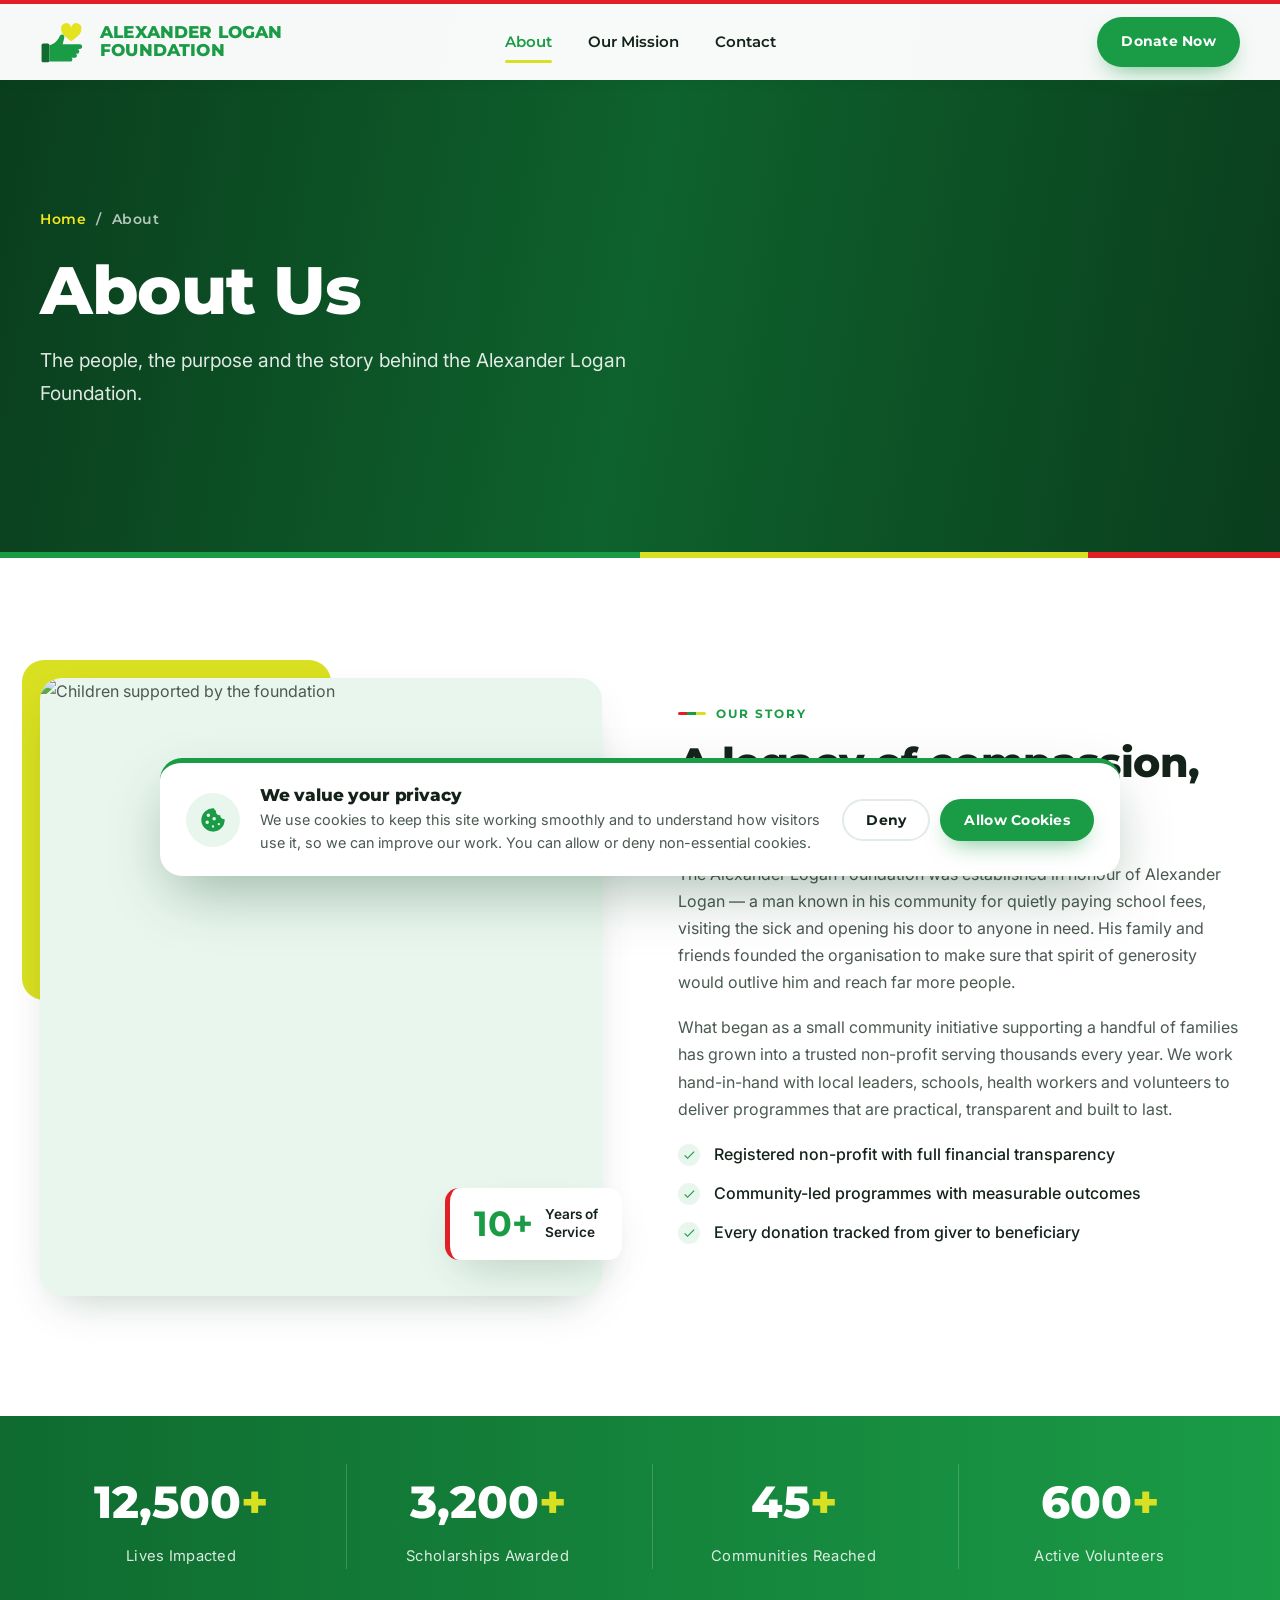
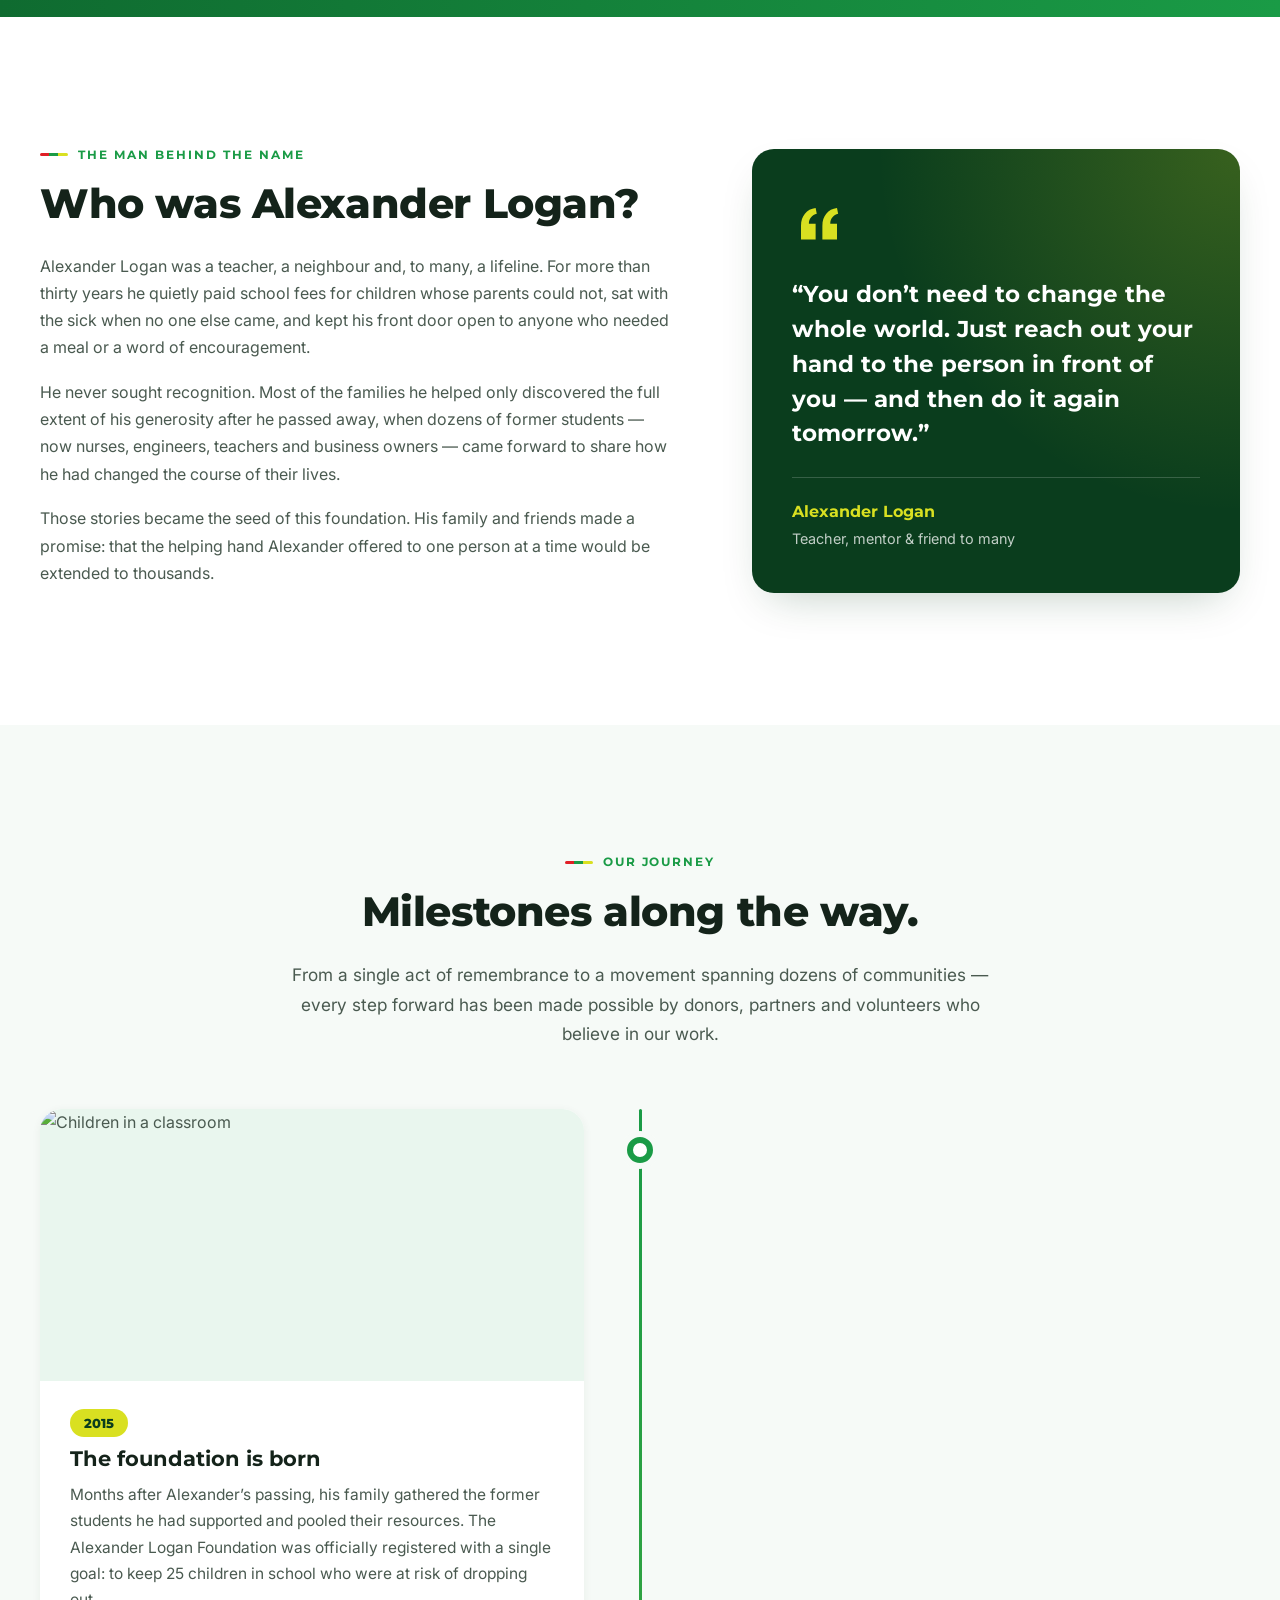
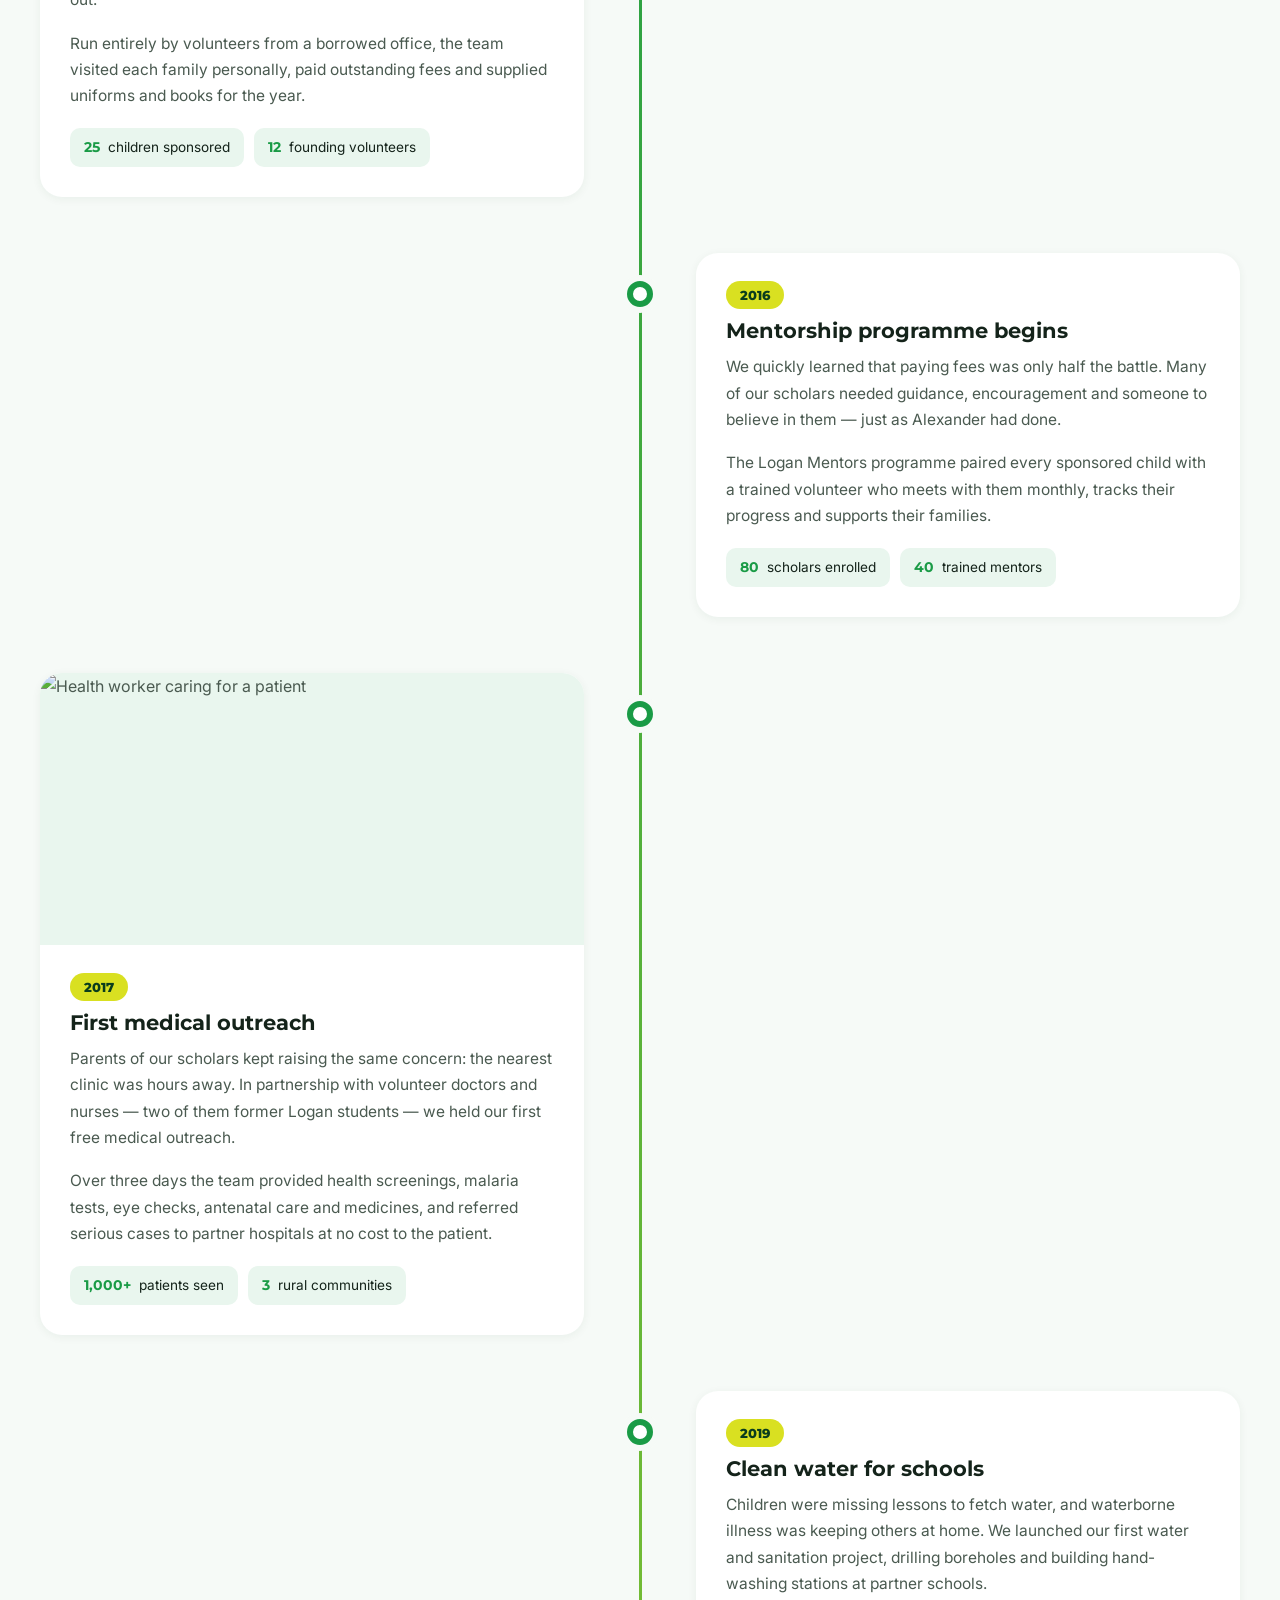
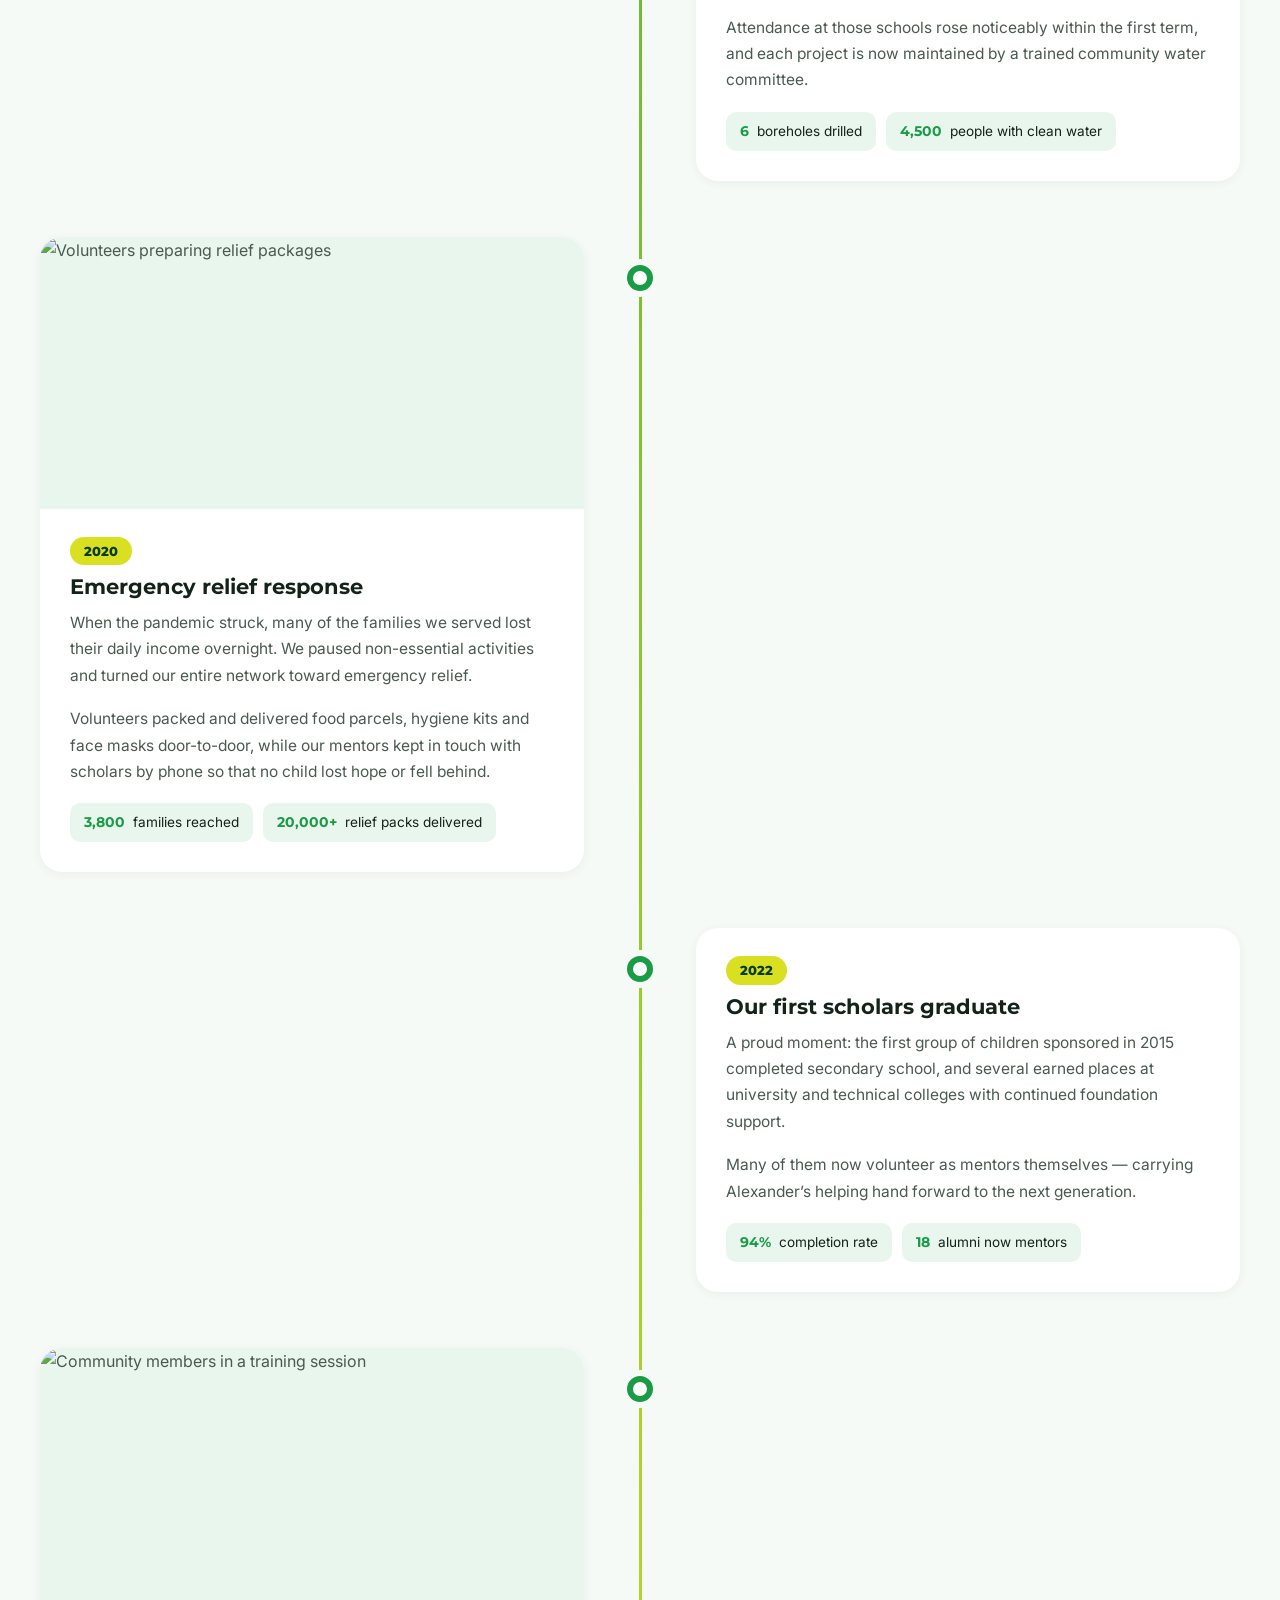
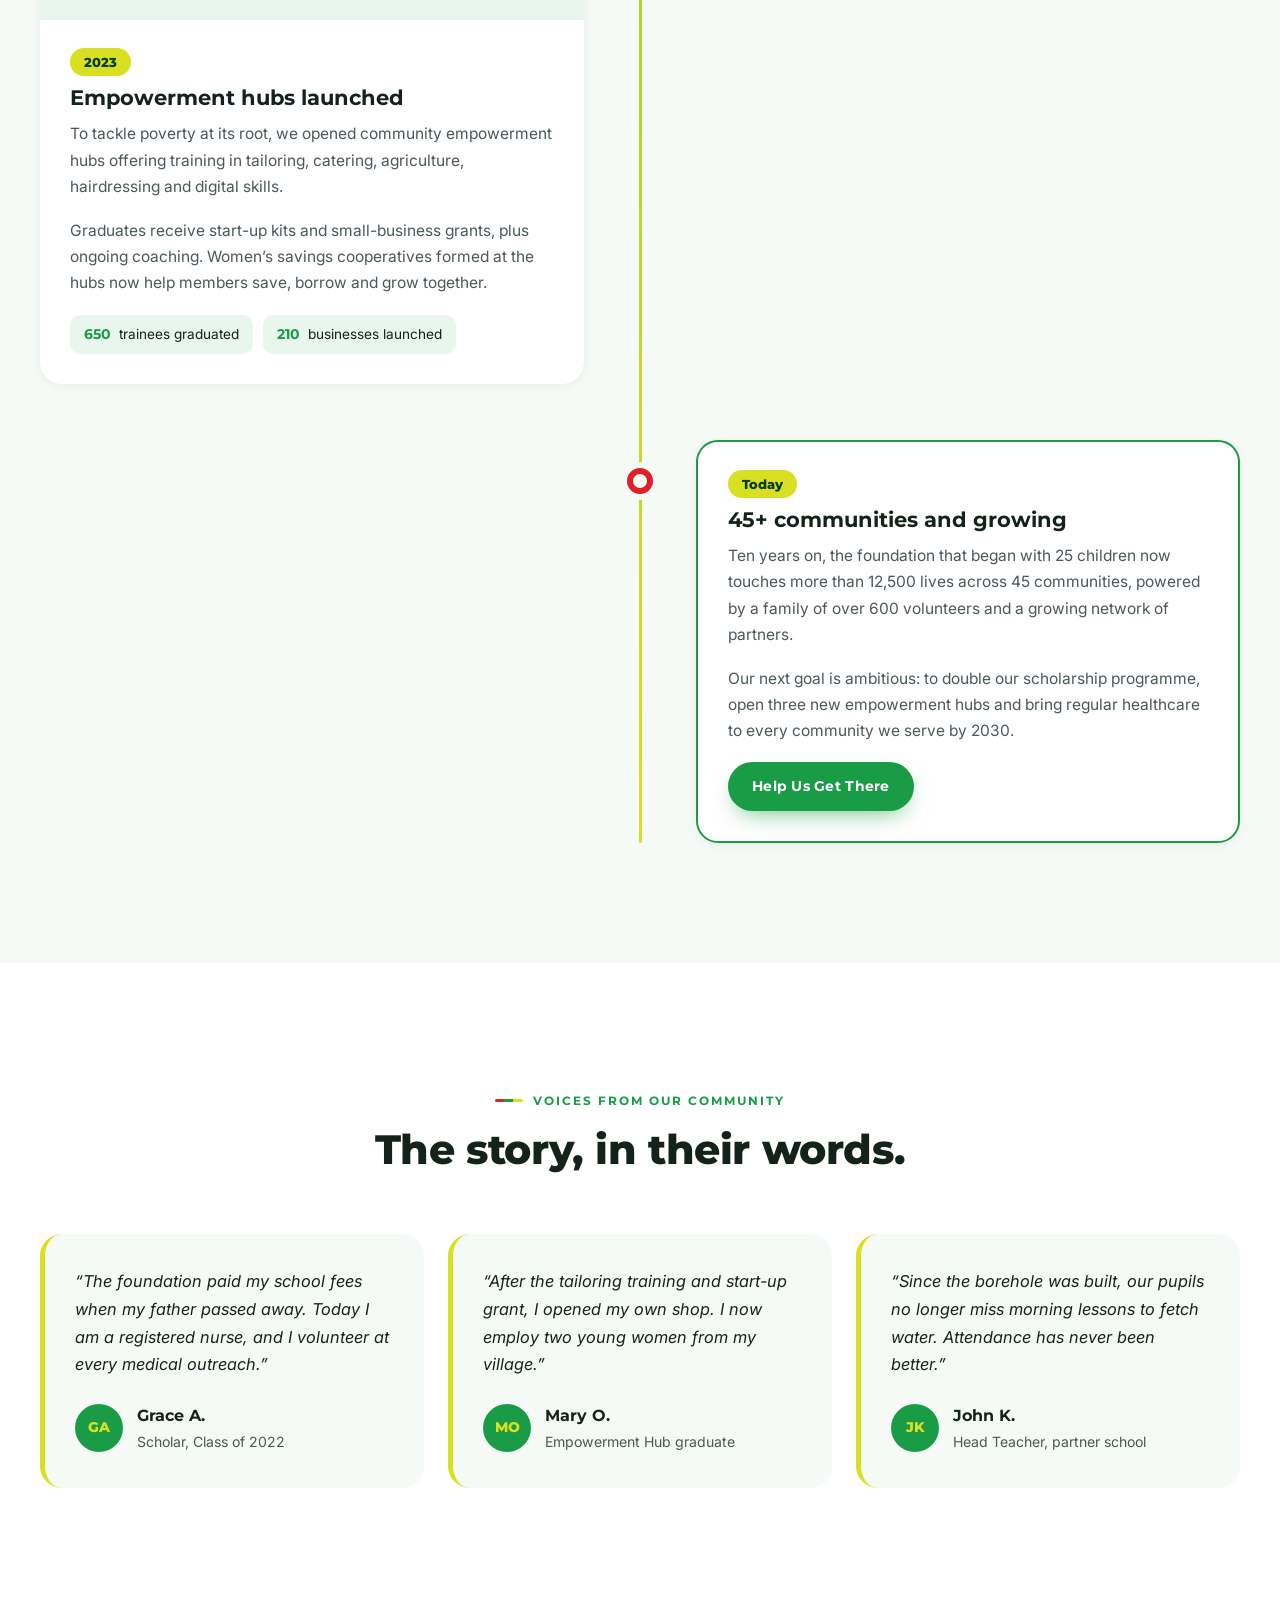
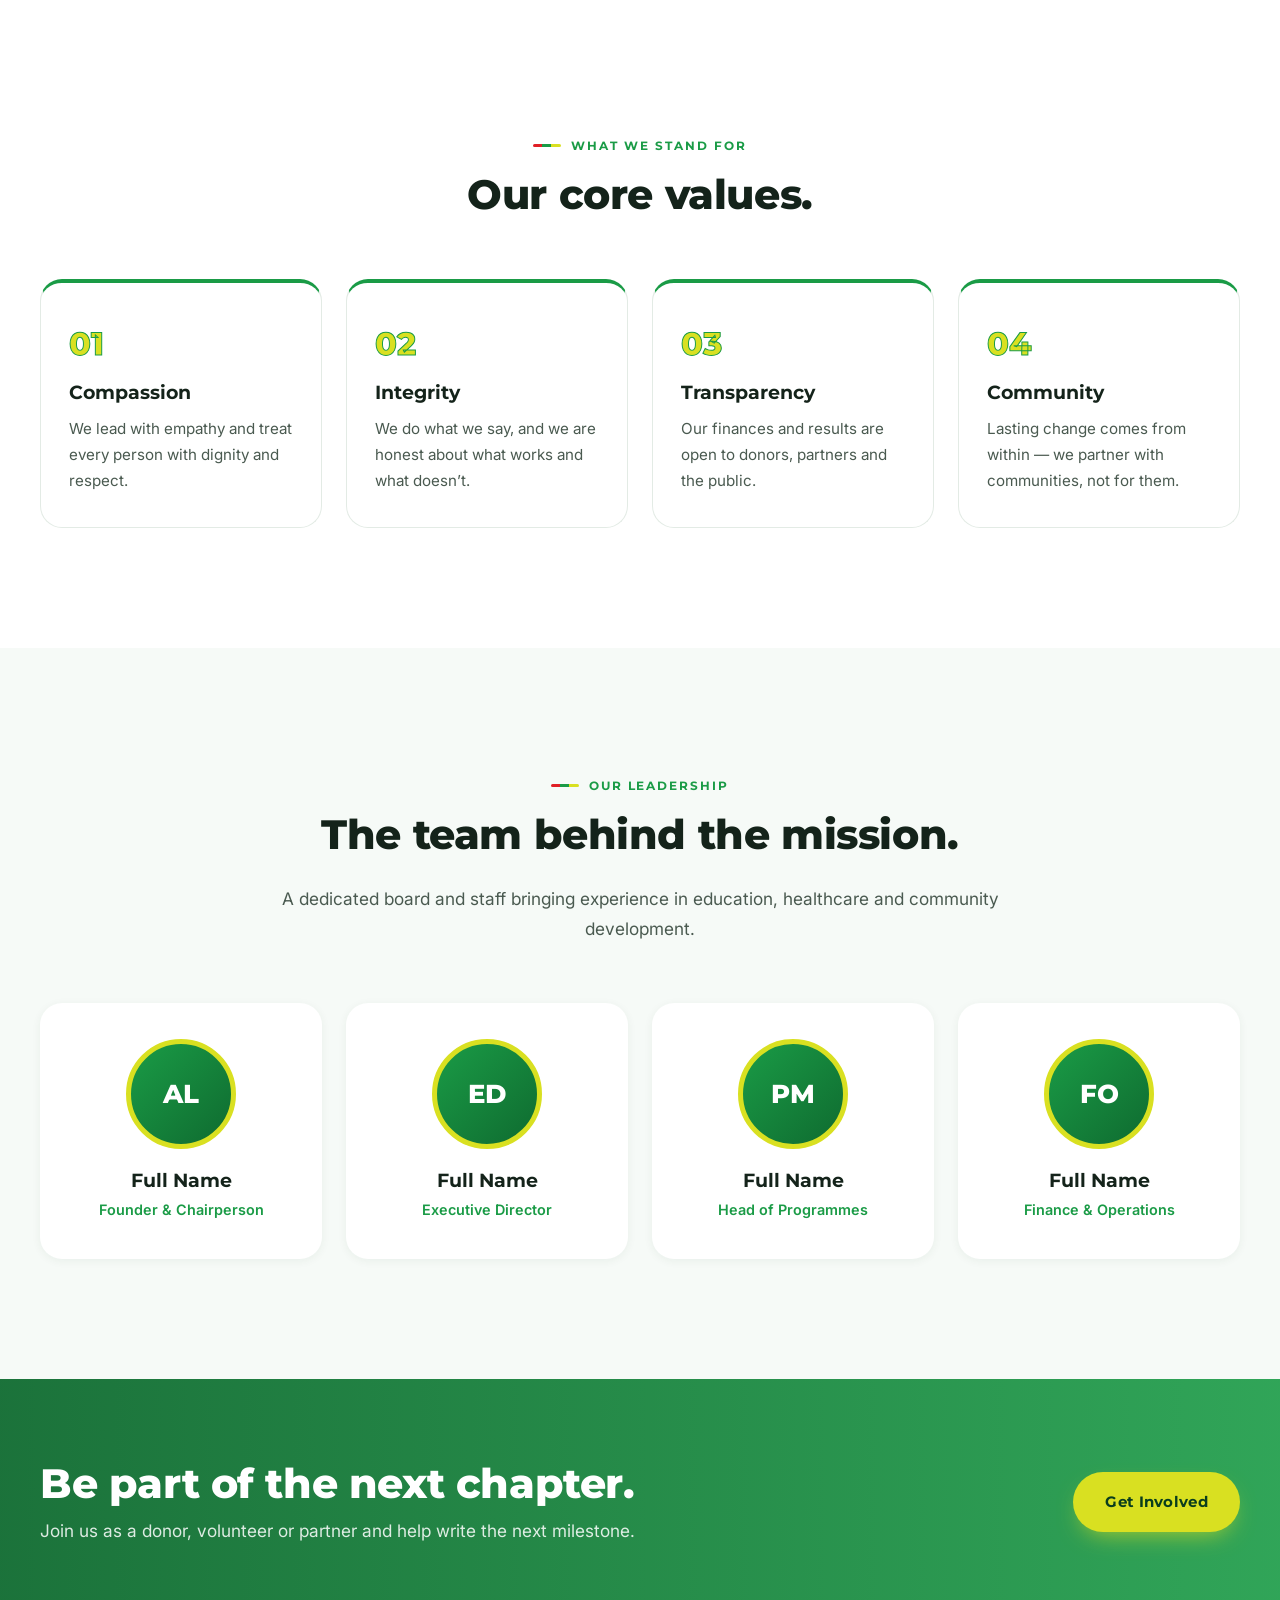
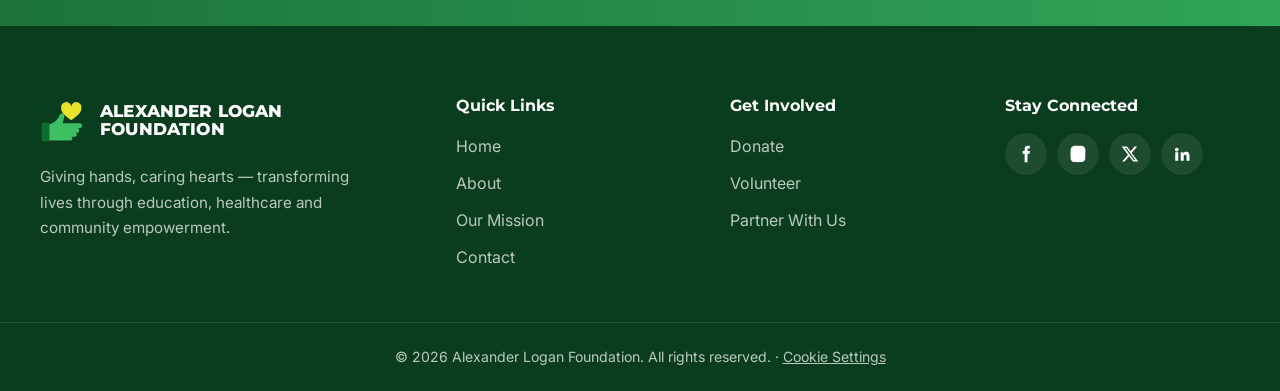
==== about.html @ 8c81e734 "Initial commit: Alexander Logan Foundation website Static NGO site with Home, About, Our Mission, Co" ====
<!DOCTYPE html>
<html lang="en">
<head>
  <meta charset="UTF-8" />
  <meta name="viewport" content="width=device-width, initial-scale=1.0" />
  <title>About Us | Alexander Logan Foundation</title>
  <meta name="description" content="The Alexander Logan Foundation is a non-profit organisation committed to transforming lives through education, healthcare, and community empowerment." />
  <meta name="theme-color" content="#1a9b46" />
  <link rel="icon" type="image/svg+xml" href="assets/images/favicon.svg" />
  <link rel="preconnect" href="https://fonts.googleapis.com" />
  <link rel="preconnect" href="https://fonts.gstatic.com" crossorigin />
  <link href="https://fonts.googleapis.com/css2?family=Montserrat:wght@600;700;800&family=Inter:wght@400;500;600&display=swap" rel="stylesheet" />
  <link rel="stylesheet" href="css/style.css" />
</head>
<body>

  <!-- ============ NAVBAR ============ -->
  <header class="navbar" id="navbar">
    <div class="container nav-inner">
      <a href="index.html" class="brand" aria-label="Alexander Logan Foundation home">
        <svg class="brand-mark" viewBox="0 0 64 64" aria-hidden="true">
          <rect x="2" y="34" width="10" height="24" rx="2" fill="#0f6b30"/>
          <path d="M12 36c6-1 10-5 13-11 2-4 7-3 6 2l-2 8h22c4 0 4 6 0 6h-3c3 0 3 6 0 6h-3c3 0 3 5 0 5h-5c2 0 2 5-1 5H12z" fill="#1a9b46"/>
          <path d="M40 31c-9-6-13-10-13-15.5a6.5 6.5 0 0 1 13-2.2 6.5 6.5 0 0 1 13 2.2C53 21 49 25 40 31z" fill="#e3e320"/>
        </svg>
        <span class="brand-text"><span class="brand-line1">Alexander Logan</span><span class="brand-line2">Foundation</span></span>
      </a>
      <nav class="nav-links" id="navLinks" aria-label="Primary">
        <a href="about.html">About</a>
        <a href="mission.html">Our Mission</a>
        <a href="contact.html">Contact</a>
        <a href="donate.html" class="btn btn-primary btn-sm nav-cta nav-cta-mobile">Donate Now</a>
      </nav>
      <div class="nav-actions">
        <a href="donate.html" class="btn btn-primary btn-sm nav-cta">Donate Now</a>
      </div>
      <button class="nav-toggle" id="navToggle" aria-label="Open menu" aria-expanded="false" aria-controls="navLinks">
        <span></span><span></span><span></span>
      </button>
    </div>
  </header>

  <main>
    <!-- ============ PAGE HERO ============ -->
    <section class="page-hero" style="--hero-img: url('https://images.unsplash.com/photo-1532629345422-7515f3d16bb6?auto=format&fit=crop&w=2000&q=80')">
      <div class="container page-hero-content">
        <nav class="breadcrumb" aria-label="Breadcrumb"><a href="index.html">Home</a><span>/</span><span aria-current="page">About</span></nav>
        <h1>About Us</h1>
        <p>The people, the purpose and the story behind the Alexander Logan Foundation.</p>
      </div>
    </section>

    <!-- ============ OUR STORY ============ -->
    <section class="section about">
      <div class="container about-grid">
        <div class="about-media reveal">
          <img src="https://images.unsplash.com/photo-1509099836639-18ba1795216d?auto=format&fit=crop&w=1100&q=80" alt="Children supported by the foundation" loading="lazy" />
          <div class="about-badge"><strong>10+</strong><span>Years of<br />Service</span></div>
        </div>
        <div class="about-copy reveal">
          <span class="eyebrow">Our Story</span>
          <h2>A legacy of compassion, built on action.</h2>
          <p>
            The Alexander Logan Foundation was established in honour of Alexander Logan — a man known
            in his community for quietly paying school fees, visiting the sick and opening his door to
            anyone in need. His family and friends founded the organisation to make sure that spirit
            of generosity would outlive him and reach far more people.
          </p>
          <p>
            What began as a small community initiative supporting a handful of families has grown into
            a trusted non-profit serving thousands every year. We work hand-in-hand with local leaders,
            schools, health workers and volunteers to deliver programmes that are practical, transparent
            and built to last.
          </p>
          <ul class="checklist">
            <li>Registered non-profit with full financial transparency</li>
            <li>Community-led programmes with measurable outcomes</li>
            <li>Every donation tracked from giver to beneficiary</li>
          </ul>
        </div>
      </div>
    </section>

    <!-- ============ IMPACT STRIP ============ -->
    <section class="impact">
      <div class="container impact-grid">
        <div class="stat"><span class="stat-num" data-count="12500">0</span><span class="stat-plus">+</span><p>Lives Impacted</p></div>
        <div class="stat"><span class="stat-num" data-count="3200">0</span><span class="stat-plus">+</span><p>Scholarships Awarded</p></div>
        <div class="stat"><span class="stat-num" data-count="45">0</span><span class="stat-plus">+</span><p>Communities Reached</p></div>
        <div class="stat"><span class="stat-num" data-count="600">0</span><span class="stat-plus">+</span><p>Active Volunteers</p></div>
      </div>
    </section>

    <!-- ============ WHO WAS ALEXANDER LOGAN ============ -->
    <section class="section">
      <div class="container legacy-grid">
        <div class="legacy-copy reveal">
          <span class="eyebrow">The Man Behind the Name</span>
          <h2>Who was Alexander Logan?</h2>
          <p>
            Alexander Logan was a teacher, a neighbour and, to many, a lifeline. For more than thirty years
            he quietly paid school fees for children whose parents could not, sat with the sick when no one
            else came, and kept his front door open to anyone who needed a meal or a word of encouragement.
          </p>
          <p>
            He never sought recognition. Most of the families he helped only discovered the full extent of
            his generosity after he passed away, when dozens of former students — now nurses, engineers,
            teachers and business owners — came forward to share how he had changed the course of their lives.
          </p>
          <p>
            Those stories became the seed of this foundation. His family and friends made a promise: that the
            helping hand Alexander offered to one person at a time would be extended to thousands.
          </p>
        </div>
        <figure class="legacy-quote reveal">
          <svg class="quote-mark" viewBox="0 0 48 48" aria-hidden="true"><path d="M8 36V24C8 15 13 9 21 8l1 5c-4 1-7 4-7 9h6v14H8zm19 0V24c0-9 5-15 13-16l1 5c-4 1-7 4-7 9h6v14H27z"/></svg>
          <blockquote>
            “You don’t need to change the whole world. Just reach out your hand to the person in front of
            you — and then do it again tomorrow.”
          </blockquote>
          <figcaption>
            <strong>Alexander Logan</strong>
            <span>Teacher, mentor &amp; friend to many</span>
          </figcaption>
        </figure>
      </div>
    </section>

    <!-- ============ JOURNEY ============ -->
    <section class="section bg-alt">
      <div class="container">
        <div class="section-head reveal">
          <span class="eyebrow">Our Journey</span>
          <h2>Milestones along the way.</h2>
          <p>
            From a single act of remembrance to a movement spanning dozens of communities — every step
            forward has been made possible by donors, partners and volunteers who believe in our work.
          </p>
        </div>

        <ol class="journey">
          <li class="journey-item reveal">
            <div class="journey-dot" aria-hidden="true"></div>
            <article class="journey-card">
              <img src="https://images.unsplash.com/photo-1509099836639-18ba1795216d?auto=format&fit=crop&w=900&q=80" alt="Children in a classroom" loading="lazy" />
              <div class="journey-body">
                <span class="timeline-year">2015</span>
                <h3>The foundation is born</h3>
                <p>
                  Months after Alexander’s passing, his family gathered the former students he had supported
                  and pooled their resources. The Alexander Logan Foundation was officially registered with a
                  single goal: to keep 25 children in school who were at risk of dropping out.
                </p>
                <p>
                  Run entirely by volunteers from a borrowed office, the team visited each family personally,
                  paid outstanding fees and supplied uniforms and books for the year.
                </p>
                <ul class="journey-facts">
                  <li><strong>25</strong> children sponsored</li>
                  <li><strong>12</strong> founding volunteers</li>
                </ul>
              </div>
            </article>
          </li>

          <li class="journey-item reveal">
            <div class="journey-dot" aria-hidden="true"></div>
            <article class="journey-card">
              <div class="journey-body">
                <span class="timeline-year">2016</span>
                <h3>Mentorship programme begins</h3>
                <p>
                  We quickly learned that paying fees was only half the battle. Many of our scholars needed
                  guidance, encouragement and someone to believe in them — just as Alexander had done.
                </p>
                <p>
                  The Logan Mentors programme paired every sponsored child with a trained volunteer who meets
                  with them monthly, tracks their progress and supports their families.
                </p>
                <ul class="journey-facts">
                  <li><strong>80</strong> scholars enrolled</li>
                  <li><strong>40</strong> trained mentors</li>
                </ul>
              </div>
            </article>
          </li>

          <li class="journey-item reveal">
            <div class="journey-dot" aria-hidden="true"></div>
            <article class="journey-card">
              <img src="https://images.unsplash.com/photo-1576765608535-5f04d1e3f289?auto=format&fit=crop&w=900&q=80" alt="Health worker caring for a patient" loading="lazy" />
              <div class="journey-body">
                <span class="timeline-year">2017</span>
                <h3>First medical outreach</h3>
                <p>
                  Parents of our scholars kept raising the same concern: the nearest clinic was hours away.
                  In partnership with volunteer doctors and nurses — two of them former Logan students — we held
                  our first free medical outreach.
                </p>
                <p>
                  Over three days the team provided health screenings, malaria tests, eye checks, antenatal care
                  and medicines, and referred serious cases to partner hospitals at no cost to the patient.
                </p>
                <ul class="journey-facts">
                  <li><strong>1,000+</strong> patients seen</li>
                  <li><strong>3</strong> rural communities</li>
                </ul>
              </div>
            </article>
          </li>

          <li class="journey-item reveal">
            <div class="journey-dot" aria-hidden="true"></div>
            <article class="journey-card">
              <div class="journey-body">
                <span class="timeline-year">2019</span>
                <h3>Clean water for schools</h3>
                <p>
                  Children were missing lessons to fetch water, and waterborne illness was keeping others at
                  home. We launched our first water and sanitation project, drilling boreholes and building
                  hand-washing stations at partner schools.
                </p>
                <p>
                  Attendance at those schools rose noticeably within the first term, and each project is now
                  maintained by a trained community water committee.
                </p>
                <ul class="journey-facts">
                  <li><strong>6</strong> boreholes drilled</li>
                  <li><strong>4,500</strong> people with clean water</li>
                </ul>
              </div>
            </article>
          </li>

          <li class="journey-item reveal">
            <div class="journey-dot" aria-hidden="true"></div>
            <article class="journey-card">
              <img src="https://images.unsplash.com/photo-1593113598332-cd288d649433?auto=format&fit=crop&w=900&q=80" alt="Volunteers preparing relief packages" loading="lazy" />
              <div class="journey-body">
                <span class="timeline-year">2020</span>
                <h3>Emergency relief response</h3>
                <p>
                  When the pandemic struck, many of the families we served lost their daily income overnight.
                  We paused non-essential activities and turned our entire network toward emergency relief.
                </p>
                <p>
                  Volunteers packed and delivered food parcels, hygiene kits and face masks door-to-door, while
                  our mentors kept in touch with scholars by phone so that no child lost hope or fell behind.
                </p>
                <ul class="journey-facts">
                  <li><strong>3,800</strong> families reached</li>
                  <li><strong>20,000+</strong> relief packs delivered</li>
                </ul>
              </div>
            </article>
          </li>

          <li class="journey-item reveal">
            <div class="journey-dot" aria-hidden="true"></div>
            <article class="journey-card">
              <div class="journey-body">
                <span class="timeline-year">2022</span>
                <h3>Our first scholars graduate</h3>
                <p>
                  A proud moment: the first group of children sponsored in 2015 completed secondary school,
                  and several earned places at university and technical colleges with continued foundation support.
                </p>
                <p>
                  Many of them now volunteer as mentors themselves — carrying Alexander’s helping hand forward
                  to the next generation.
                </p>
                <ul class="journey-facts">
                  <li><strong>94%</strong> completion rate</li>
                  <li><strong>18</strong> alumni now mentors</li>
                </ul>
              </div>
            </article>
          </li>

          <li class="journey-item reveal">
            <div class="journey-dot" aria-hidden="true"></div>
            <article class="journey-card">
              <img src="https://images.unsplash.com/photo-1559027615-cd4628902d4a?auto=format&fit=crop&w=900&q=80" alt="Community members in a training session" loading="lazy" />
              <div class="journey-body">
                <span class="timeline-year">2023</span>
                <h3>Empowerment hubs launched</h3>
                <p>
                  To tackle poverty at its root, we opened community empowerment hubs offering training in
                  tailoring, catering, agriculture, hairdressing and digital skills.
                </p>
                <p>
                  Graduates receive start-up kits and small-business grants, plus ongoing coaching. Women’s savings
                  cooperatives formed at the hubs now help members save, borrow and grow together.
                </p>
                <ul class="journey-facts">
                  <li><strong>650</strong> trainees graduated</li>
                  <li><strong>210</strong> businesses launched</li>
                </ul>
              </div>
            </article>
          </li>

          <li class="journey-item reveal">
            <div class="journey-dot journey-dot-now" aria-hidden="true"></div>
            <article class="journey-card journey-card-now">
              <div class="journey-body">
                <span class="timeline-year">Today</span>
                <h3>45+ communities and growing</h3>
                <p>
                  Ten years on, the foundation that began with 25 children now touches more than 12,500 lives
                  across 45 communities, powered by a family of over 600 volunteers and a growing network of
                  partners.
                </p>
                <p>
                  Our next goal is ambitious: to double our scholarship programme, open three new empowerment
                  hubs and bring regular healthcare to every community we serve by 2030.
                </p>
                <a href="donate.html" class="btn btn-primary btn-sm">Help Us Get There</a>
              </div>
            </article>
          </li>
        </ol>
      </div>
    </section>

    <!-- ============ VOICES ============ -->
    <section class="section">
      <div class="container">
        <div class="section-head reveal">
          <span class="eyebrow">Voices From Our Community</span>
          <h2>The story, in their words.</h2>
        </div>
        <div class="voices-grid">
          <figure class="voice-card reveal">
            <blockquote>“The foundation paid my school fees when my father passed away. Today I am a registered nurse, and I volunteer at every medical outreach.”</blockquote>
            <figcaption><span class="voice-avatar">GA</span><span><strong>Grace A.</strong>Scholar, Class of 2022</span></figcaption>
          </figure>
          <figure class="voice-card reveal">
            <blockquote>“After the tailoring training and start-up grant, I opened my own shop. I now employ two young women from my village.”</blockquote>
            <figcaption><span class="voice-avatar">MO</span><span><strong>Mary O.</strong>Empowerment Hub graduate</span></figcaption>
          </figure>
          <figure class="voice-card reveal">
            <blockquote>“Since the borehole was built, our pupils no longer miss morning lessons to fetch water. Attendance has never been better.”</blockquote>
            <figcaption><span class="voice-avatar">JK</span><span><strong>John K.</strong>Head Teacher, partner school</span></figcaption>
          </figure>
        </div>
      </div>
    </section>

    <!-- ============ VALUES ============ -->
    <section class="section">
      <div class="container">
        <div class="section-head reveal">
          <span class="eyebrow">What We Stand For</span>
          <h2>Our core values.</h2>
        </div>
        <div class="values-grid">
          <div class="value-card reveal"><span class="value-num">01</span><h3>Compassion</h3><p>We lead with empathy and treat every person with dignity and respect.</p></div>
          <div class="value-card reveal"><span class="value-num">02</span><h3>Integrity</h3><p>We do what we say, and we are honest about what works and what doesn’t.</p></div>
          <div class="value-card reveal"><span class="value-num">03</span><h3>Transparency</h3><p>Our finances and results are open to donors, partners and the public.</p></div>
          <div class="value-card reveal"><span class="value-num">04</span><h3>Community</h3><p>Lasting change comes from within — we partner with communities, not for them.</p></div>
        </div>
      </div>
    </section>

    <!-- ============ TEAM ============ -->
    <section class="section bg-alt">
      <div class="container">
        <div class="section-head reveal">
          <span class="eyebrow">Our Leadership</span>
          <h2>The team behind the mission.</h2>
          <p>A dedicated board and staff bringing experience in education, healthcare and community development.</p>
        </div>
        <div class="team-grid">
          <article class="team-card reveal">
            <div class="team-avatar">AL</div>
            <h3>Full Name</h3>
            <span class="team-role">Founder &amp; Chairperson</span>
          </article>
          <article class="team-card reveal">
            <div class="team-avatar">ED</div>
            <h3>Full Name</h3>
            <span class="team-role">Executive Director</span>
          </article>
          <article class="team-card reveal">
            <div class="team-avatar">PM</div>
            <h3>Full Name</h3>
            <span class="team-role">Head of Programmes</span>
          </article>
          <article class="team-card reveal">
            <div class="team-avatar">FO</div>
            <h3>Full Name</h3>
            <span class="team-role">Finance &amp; Operations</span>
          </article>
        </div>
      </div>
    </section>

    <!-- ============ CTA BANNER ============ -->
    <section class="cta-banner">
      <div class="container cta-inner reveal">
        <div>
          <h2>Be part of the next chapter.</h2>
          <p>Join us as a donor, volunteer or partner and help write the next milestone.</p>
        </div>
        <a href="contact.html" class="btn btn-accent">Get Involved</a>
      </div>
    </section>
  </main>

  <!-- ============ FOOTER ============ -->
  <footer class="footer">
    <div class="container footer-grid">
      <div class="footer-brand">
        <a href="index.html" class="brand brand-footer">
          <svg class="brand-mark" viewBox="0 0 64 64" aria-hidden="true">
            <rect x="2" y="34" width="10" height="24" rx="2" fill="#0f6b30"/>
            <path d="M12 36c6-1 10-5 13-11 2-4 7-3 6 2l-2 8h22c4 0 4 6 0 6h-3c3 0 3 6 0 6h-3c3 0 3 5 0 5h-5c2 0 2 5-1 5H12z" fill="#3fbf63"/>
            <path d="M40 31c-9-6-13-10-13-15.5a6.5 6.5 0 0 1 13-2.2 6.5 6.5 0 0 1 13 2.2C53 21 49 25 40 31z" fill="#e6e32a"/>
          </svg>
          <span class="brand-text"><span class="brand-line1">Alexander Logan</span><span class="brand-line2">Foundation</span></span>
        </a>
        <p>Giving hands, caring hearts — transforming lives through education, healthcare and community empowerment.</p>
      </div>
      <div>
        <h4>Quick Links</h4>
        <ul>
          <li><a href="index.html">Home</a></li>
          <li><a href="about.html">About</a></li>
          <li><a href="mission.html">Our Mission</a></li>
          <li><a href="contact.html">Contact</a></li>
        </ul>
      </div>
      <div>
        <h4>Get Involved</h4>
        <ul>
          <li><a href="donate.html">Donate</a></li>
          <li><a href="contact.html">Volunteer</a></li>
          <li><a href="contact.html">Partner With Us</a></li>
        </ul>
      </div>
      <div>
        <h4>Stay Connected</h4>
        <div class="socials">
          <a href="#" aria-label="Facebook"><svg viewBox="0 0 24 24"><path d="M14 8V6c0-.8.2-1.3 1.4-1.3H17V1.2C16.7 1.1 15.6 1 14.4 1 11.9 1 10.2 2.5 10.2 5.3V8H7.5v3.6h2.7V23H14V11.6h2.8l.4-3.6H14z"/></svg></a>
          <a href="#" aria-label="Instagram"><svg viewBox="0 0 24 24"><path d="M12 7a5 5 0 1 0 0 10 5 5 0 0 0 0-10zm0 8.2a3.2 3.2 0 1 1 0-6.4 3.2 3.2 0 0 1 0 6.4zM17.3 5.5a1.2 1.2 0 1 0 0 2.4 1.2 1.2 0 0 0 0-2.4zM21.9 7c-.1-1.6-.4-3-1.6-4.2S17.6 1.2 16 1.1C14.4 1 9.6 1 8 1.1 6.4 1.2 5 1.5 3.8 2.7S2.2 5.4 2.1 7C2 8.6 2 15.4 2.1 17c.1 1.6.4 3 1.6 4.2s2.6 1.5 4.2 1.6c1.6.1 6.4.1 8 0 1.6-.1 3-.4 4.2-1.6s1.5-2.6 1.6-4.2c.1-1.6.1-8.4.2-10z"/></svg></a>
          <a href="#" aria-label="X (Twitter)"><svg viewBox="0 0 24 24"><path d="M18.2 2h3.4l-7.4 8.5L23 22h-6.8l-5.3-7-6.1 7H1.4l7.9-9.1L1 2h7l4.8 6.4L18.2 2zm-1.2 18h1.9L7.1 3.9H5.1L17 20z"/></svg></a>
          <a href="#" aria-label="LinkedIn"><svg viewBox="0 0 24 24"><path d="M4.98 3.5a2.5 2.5 0 1 1 0 5 2.5 2.5 0 0 1 0-5zM3 9.5h4V21H3V9.5zm6.5 0h3.8v1.6h.1c.5-1 1.8-2 3.8-2 4 0 4.8 2.6 4.8 6V21h-4v-5.2c0-1.2 0-2.8-1.7-2.8s-2 1.3-2 2.7V21h-4V9.5z"/></svg></a>
        </div>
      </div>
    </div>
    <div class="footer-bottom">
      <div class="container"><p>&copy; <span id="year"></span> Alexander Logan Foundation. All rights reserved.</p></div>
    </div>
  </footer>

  <script src="js/main.js"></script>
</body>
</html>
---- css/style.css ----
/* =========================================================
   Alexander Logan Foundation — brand stylesheet
   Brand: green (hand), lime-yellow (heart), red (accent)
   ========================================================= */
:root {
  --green: #1a9b46;
  --green-dark: #0f6b30;
  --green-deep: #0a3d1d;
  --green-soft: #e9f6ee;
  --lime: #d9e021;
  --lime-bright: #f4e81c;
  --red: #e01f26;

  --ink: #14231a;
  --text: #4a5a50;
  --muted: #7b8a80;
  --line: #e3ebe5;
  --bg: #ffffff;
  --bg-alt: #f6faf7;

  --radius: 14px;
  --radius-lg: 22px;
  --shadow-sm: 0 2px 10px rgba(10, 61, 29, .06);
  --shadow: 0 18px 45px -18px rgba(10, 61, 29, .28);

  --font-head: "Montserrat", system-ui, sans-serif;
  --font-body: "Inter", system-ui, sans-serif;
  --nav-h: 80px;
}

*,
*::before,
*::after { box-sizing: border-box; }

html { scroll-behavior: smooth; scroll-padding-top: var(--nav-h); }

body {
  margin: 0;
  font-family: var(--font-body);
  font-size: 1rem;
  line-height: 1.7;
  color: var(--text);
  background: var(--bg);
  -webkit-font-smoothing: antialiased;
  overflow-x: hidden;
}

img { max-width: 100%; display: block; }
a { color: inherit; text-decoration: none; }

h1, h2, h3, h4 {
  font-family: var(--font-head);
  color: var(--ink);
  line-height: 1.2;
  margin: 0 0 .6em;
}
h2 { font-size: clamp(1.8rem, 3.2vw, 2.6rem); font-weight: 800; letter-spacing: -.01em; }
h3 { font-size: 1.2rem; font-weight: 700; }
p { margin: 0 0 1.1em; }

.container { width: min(1200px, 100% - 40px); margin-inline: auto; }

.section { padding: clamp(70px, 10vw, 120px) 0; }

.eyebrow {
  display: inline-flex;
  align-items: center;
  gap: 10px;
  font-family: var(--font-head);
  font-size: .78rem;
  font-weight: 700;
  letter-spacing: .16em;
  text-transform: uppercase;
  color: var(--green);
  margin-bottom: 14px;
}
.eyebrow::before {
  content: "";
  width: 28px; height: 3px;
  border-radius: 3px;
  background: linear-gradient(90deg, var(--red) 0 33%, var(--green) 33% 66%, var(--lime) 66%);
}
.eyebrow-light { color: var(--lime-bright); }

/* ---------- Buttons ---------- */
.btn {
  display: inline-flex;
  align-items: center;
  justify-content: center;
  gap: 8px;
  padding: 15px 30px;
  border-radius: 50px;
  font-family: var(--font-head);
  font-weight: 700;
  font-size: .95rem;
  letter-spacing: .02em;
  border: 2px solid transparent;
  cursor: pointer;
  transition: transform .2s ease, box-shadow .2s ease, background .2s ease, color .2s ease;
}
.btn:hover { transform: translateY(-2px); }
.btn-primary { background: var(--green); color: #fff; box-shadow: 0 10px 24px -10px rgba(26,155,70,.7); }
.btn-primary:hover { background: var(--green-dark); }
.btn-accent { background: var(--lime); color: var(--green-deep); box-shadow: 0 10px 24px -10px rgba(217,224,33,.8); }
.btn-accent:hover { background: var(--lime-bright); }
.btn-ghost { border-color: rgba(255,255,255,.7); color: #fff; }
.btn-ghost:hover { background: #fff; color: var(--green-dark); }
.btn-sm { padding: 11px 22px; font-size: .85rem; }
.btn-block { width: 100%; }

/* ---------- Navbar ---------- */
.navbar {
  position: fixed;
  inset: 0 0 auto 0;
  z-index: 100;
  height: var(--nav-h);
  background: rgba(255,255,255,.97);
  border-top: 4px solid var(--red);
  box-shadow: var(--shadow-sm);
  transition: height .3s ease, box-shadow .3s ease;
}
.navbar.scrolled { --nav-h: 70px; box-shadow: 0 6px 24px rgba(10,61,29,.1); }
.nav-inner {
  height: 100%;
  display: grid;
  grid-template-columns: 1fr auto 1fr;
  align-items: center;
  gap: 24px;
}
.nav-inner .brand { justify-self: start; }
.nav-actions { justify-self: end; display: flex; align-items: center; }
.nav-cta-mobile { display: none; }

.brand { display: flex; align-items: center; gap: 10px; }
.brand-mark { width: 50px; height: 50px; flex-shrink: 0; }
.brand-text { display: flex; flex-direction: column; line-height: 1.05; }
.brand-line1, .brand-line2 {
  font-family: var(--font-head);
  font-weight: 800;
  text-transform: uppercase;
  color: var(--green);
  letter-spacing: .01em;
}
.brand-line1 { font-size: 1.05rem; }
.brand-line2 { font-size: 1.05rem; }

.nav-links { display: flex; align-items: center; gap: 36px; }
.nav-links a:not(.btn) {
  position: relative;
  font-family: var(--font-head);
  font-weight: 600;
  font-size: .95rem;
  color: var(--ink);
  padding: 6px 0;
  transition: color .2s ease;
}
.nav-links a:not(.btn)::after {
  content: "";
  position: absolute;
  left: 0; bottom: -2px;
  width: 100%; height: 3px;
  border-radius: 3px;
  background: var(--lime);
  transform: scaleX(0);
  transform-origin: left;
  transition: transform .25s ease;
}
.nav-links a:not(.btn):hover,
.nav-links a.active { color: var(--green); }
.nav-links a:not(.btn):hover::after,
.nav-links a.active::after { transform: scaleX(1); }

.nav-toggle {
  display: none;
  width: 44px; height: 44px;
  border: 0;
  background: transparent;
  cursor: pointer;
  flex-direction: column;
  justify-content: center;
  gap: 6px;
  padding: 10px;
}
.nav-toggle span {
  display: block;
  height: 2.5px;
  border-radius: 2px;
  background: var(--green-dark);
  transition: transform .3s ease, opacity .3s ease;
}
.nav-toggle.open span:nth-child(1) { transform: translateY(8.5px) rotate(45deg); }
.nav-toggle.open span:nth-child(2) { opacity: 0; }
.nav-toggle.open span:nth-child(3) { transform: translateY(-8.5px) rotate(-45deg); }

/* ---------- Hero (full width) ---------- */
.hero {
  position: relative;
  width: 100%;
  min-height: 100vh;
  min-height: 100svh;
  display: flex;
  align-items: center;
  padding: calc(var(--nav-h) + 40px) 0 100px;
  overflow: hidden;
  color: #fff;
  background: var(--green-deep);
}
.hero-bg {
  position: absolute;
  inset: 0;
  background:
    url("https://images.unsplash.com/photo-1488521787991-ed7bbaae773c?auto=format&fit=crop&w=2000&q=80") center / cover no-repeat,
    linear-gradient(135deg, var(--green-dark), var(--green-deep));
  transform: scale(1.06);
  animation: heroZoom 18s ease-out forwards;
}
@keyframes heroZoom { to { transform: scale(1); } }
.hero-overlay {
  position: absolute;
  inset: 0;
  background:
    linear-gradient(100deg, rgba(10,61,29,.94) 0%, rgba(15,107,48,.78) 45%, rgba(10,61,29,.35) 100%);
}
.hero-content { position: relative; z-index: 2; max-width: 1200px; }
.hero h1 {
  color: #fff;
  font-size: clamp(2.6rem, 6.5vw, 5rem);
  font-weight: 800;
  letter-spacing: -.02em;
  line-height: 1.05;
  margin-bottom: 24px;
  max-width: 14ch;
}
.hero .highlight {
  color: var(--lime-bright);
}
.hero-lead {
  font-size: clamp(1.05rem, 1.6vw, 1.25rem);
  max-width: 600px;
  color: rgba(255,255,255,.88);
  margin-bottom: 38px;
}
.hero-actions { display: flex; flex-wrap: wrap; gap: 16px; }

.scroll-cue {
  position: absolute;
  bottom: 30px; left: 50%;
  transform: translateX(-50%);
  z-index: 2;
  width: 28px; height: 46px;
  border: 2px solid rgba(255,255,255,.7);
  border-radius: 20px;
}
.scroll-cue span {
  position: absolute;
  top: 8px; left: 50%;
  width: 4px; height: 8px;
  margin-left: -2px;
  border-radius: 4px;
  background: var(--lime);
  animation: scrollDot 1.8s infinite;
}
@keyframes scrollDot {
  0% { opacity: 0; transform: translateY(0); }
  40% { opacity: 1; }
  100% { opacity: 0; transform: translateY(16px); }
}

/* ---------- Impact strip ---------- */
.impact {
  background: var(--green);
  background-image: linear-gradient(90deg, var(--green-dark), var(--green));
  color: #fff;
  padding: 48px 0;
}
.impact-grid { display: grid; grid-template-columns: repeat(4, 1fr); gap: 24px; text-align: center; }
.stat-num, .stat-plus {
  font-family: var(--font-head);
  font-weight: 800;
  font-size: clamp(2rem, 4vw, 2.8rem);
  color: #fff;
}
.stat-plus { color: var(--lime); }
.stat p { margin: 4px 0 0; font-size: .92rem; color: rgba(255,255,255,.85); letter-spacing: .02em; }
.stat + .stat { border-left: 1px solid rgba(255,255,255,.18); }

/* ---------- About ---------- */
.about-grid {
  display: grid;
  grid-template-columns: 1fr 1fr;
  gap: clamp(40px, 6vw, 90px);
  align-items: center;
}
.about-media { position: relative; }
.about-media img {
  width: 100%;
  aspect-ratio: 4 / 4.4;
  object-fit: cover;
  border-radius: var(--radius-lg);
  box-shadow: var(--shadow);
  background: var(--green-soft);
}
.about-media::before {
  content: "";
  position: absolute;
  inset: -18px auto auto -18px;
  width: 55%; height: 55%;
  border-radius: var(--radius-lg);
  background: var(--lime);
  z-index: -1;
}
.about-badge {
  position: absolute;
  right: -20px; bottom: 36px;
  display: flex;
  align-items: center;
  gap: 12px;
  padding: 18px 24px;
  background: #fff;
  border-radius: var(--radius);
  box-shadow: var(--shadow);
  border-left: 5px solid var(--red);
}
.about-badge strong { font-family: var(--font-head); font-size: 2.2rem; color: var(--green); line-height: 1; }
.about-badge span { font-size: .85rem; font-weight: 600; color: var(--ink); line-height: 1.3; }

.checklist { list-style: none; padding: 0; margin: 8px 0 32px; }
.checklist li {
  position: relative;
  padding-left: 36px;
  margin-bottom: 12px;
  color: var(--ink);
  font-weight: 500;
}
.checklist li::before {
  content: "";
  position: absolute;
  left: 0; top: 3px;
  width: 22px; height: 22px;
  border-radius: 50%;
  background: var(--green-soft) url("data:image/svg+xml,%3Csvg xmlns='http://www.w3.org/2000/svg' viewBox='0 0 24 24'%3E%3Cpath fill='%231a9b46' d='M9.5 16.2 5.3 12l-1.4 1.4 5.6 5.6 12-12-1.4-1.4z'/%3E%3C/svg%3E") center / 14px no-repeat;
}

/* ---------- Mission ---------- */
.mission { background: var(--bg-alt); }
.section-head { max-width: 720px; margin: 0 auto 60px; text-align: center; }
.section-head .eyebrow { justify-content: center; }
.section-head p { font-size: 1.08rem; }

.pillars { display: grid; grid-template-columns: repeat(4, 1fr); gap: 24px; }
.pillar {
  position: relative;
  padding: 36px 28px;
  background: #fff;
  border: 1px solid var(--line);
  border-radius: var(--radius-lg);
  transition: transform .3s ease, box-shadow .3s ease, border-color .3s ease;
  overflow: hidden;
}
.pillar::after {
  content: "";
  position: absolute;
  left: 0; right: 0; bottom: 0;
  height: 4px;
  background: linear-gradient(90deg, var(--green), var(--lime));
  transform: scaleX(0);
  transform-origin: left;
  transition: transform .35s ease;
}
.pillar:hover { transform: translateY(-8px); box-shadow: var(--shadow); border-color: transparent; }
.pillar:hover::after { transform: scaleX(1); }
.pillar-icon {
  width: 60px; height: 60px;
  display: grid;
  place-items: center;
  border-radius: 16px;
  background: var(--green-soft);
  margin-bottom: 22px;
  transition: background .3s ease;
}
.pillar-icon svg { width: 30px; height: 30px; fill: var(--green); transition: fill .3s ease; }
.pillar:hover .pillar-icon { background: var(--green); }
.pillar:hover .pillar-icon svg { fill: var(--lime); }
.pillar p { margin: 0; font-size: .95rem; }

.vision {
  margin-top: 60px;
  display: grid;
  grid-template-columns: 1fr auto 1fr;
  gap: 40px;
  align-items: center;
  padding: 44px 50px;
  border-radius: var(--radius-lg);
  background: var(--green-deep);
  background-image: radial-gradient(circle at 100% 0%, rgba(217,224,33,.18), transparent 50%);
  color: rgba(255,255,255,.85);
}
.vision h4 { color: var(--lime); font-size: 1.05rem; text-transform: uppercase; letter-spacing: .1em; }
.vision p { margin: 0; font-size: 1.1rem; }
.vision-divider { width: 1px; height: 80px; background: rgba(255,255,255,.2); }

/* ---------- CTA banner ---------- */
.cta-banner {
  position: relative;
  padding: 80px 0;
  background:
    linear-gradient(90deg, rgba(15,107,48,.95), rgba(26,155,70,.9)),
    url("https://images.unsplash.com/photo-1593113598332-cd288d649433?auto=format&fit=crop&w=1800&q=80") center / cover;
  color: #fff;
}
.cta-inner { display: flex; align-items: center; justify-content: space-between; gap: 30px; }
.cta-banner h2 { color: #fff; margin-bottom: 8px; }
.cta-banner p { margin: 0; color: rgba(255,255,255,.85); font-size: 1.08rem; }

/* ---------- Contact ---------- */
.contact-grid {
  display: grid;
  grid-template-columns: 1fr 1.1fr;
  gap: clamp(40px, 6vw, 80px);
  align-items: start;
}
.info-list { list-style: none; padding: 0; margin: 30px 0 0; display: grid; gap: 22px; }
.info-list li { display: flex; gap: 18px; align-items: flex-start; }
.info-icon {
  flex-shrink: 0;
  width: 52px; height: 52px;
  display: grid;
  place-items: center;
  border-radius: 14px;
  background: var(--green-soft);
}
.info-icon svg { width: 24px; height: 24px; fill: var(--green); }
.info-list strong { display: block; font-family: var(--font-head); color: var(--ink); }
.info-list a, .info-list span { color: var(--text); word-break: break-word; }
.info-list a:hover { color: var(--green); }

.contact-form {
  padding: clamp(28px, 4vw, 44px);
  background: #fff;
  border-radius: var(--radius-lg);
  box-shadow: var(--shadow);
  border-top: 5px solid var(--green);
}
.contact-form h3 { font-size: 1.4rem; margin-bottom: 24px; }
.form-row { display: grid; grid-template-columns: 1fr 1fr; gap: 18px; }
.field { margin-bottom: 18px; }
.field label {
  display: block;
  margin-bottom: 7px;
  font-size: .85rem;
  font-weight: 600;
  color: var(--ink);
}
.field input,
.field select,
.field textarea {
  width: 100%;
  padding: 14px 16px;
  font: inherit;
  font-size: .95rem;
  color: var(--ink);
  background: var(--bg-alt);
  border: 1.5px solid var(--line);
  border-radius: 10px;
  transition: border-color .2s ease, box-shadow .2s ease, background .2s ease;
}
.field textarea { resize: vertical; }
.field input:focus,
.field select:focus,
.field textarea:focus {
  outline: none;
  border-color: var(--green);
  background: #fff;
  box-shadow: 0 0 0 4px rgba(26,155,70,.12);
}
.field.error input,
.field.error textarea { border-color: var(--red); box-shadow: 0 0 0 4px rgba(224,31,38,.1); }
.form-status { margin: 14px 0 0; font-size: .92rem; font-weight: 600; text-align: center; min-height: 1.4em; }
.form-status.success { color: var(--green); }
.form-status.fail { color: var(--red); }

/* ---------- Footer ---------- */
.footer { background: var(--green-deep); color: rgba(255,255,255,.72); padding-top: 70px; }
.footer-grid {
  display: grid;
  grid-template-columns: 1.6fr 1fr 1fr 1fr;
  gap: 40px;
  padding-bottom: 50px;
}
.brand-footer .brand-line1,
.brand-footer .brand-line2 { color: #fff; }
.footer-brand p { margin-top: 18px; max-width: 320px; font-size: .95rem; }
.footer h4 { color: #fff; font-size: 1rem; margin-bottom: 18px; }
.footer ul { list-style: none; padding: 0; margin: 0; display: grid; gap: 10px; }
.footer ul a { transition: color .2s ease; }
.footer ul a:hover { color: var(--lime); }
.socials { display: flex; gap: 10px; }
.socials a {
  width: 42px; height: 42px;
  display: grid;
  place-items: center;
  border-radius: 50%;
  background: rgba(255,255,255,.08);
  transition: background .2s ease, transform .2s ease;
}
.socials svg { width: 18px; height: 18px; fill: #fff; }
.socials a:hover { background: var(--green); transform: translateY(-3px); }
.footer-bottom { border-top: 1px solid rgba(255,255,255,.1); padding: 22px 0; font-size: .88rem; text-align: center; }
.footer-bottom p { margin: 0; }

/* ---------- Shared helpers ---------- */
.bg-alt { background: var(--bg-alt); }
.section-tight { padding: clamp(50px, 7vw, 80px) 0; }
.center-action { text-align: center; margin-top: 50px; }

/* ---------- Page hero (subpages, full width) ---------- */
.page-hero {
  position: relative;
  width: 100%;
  min-height: 62vh;
  display: flex;
  align-items: center;
  padding: calc(var(--nav-h) + 60px) 0 80px;
  color: #fff;
  background:
    linear-gradient(100deg, rgba(10,61,29,.93) 0%, rgba(15,107,48,.8) 50%, rgba(10,61,29,.45) 100%),
    var(--hero-img, none) center / cover no-repeat,
    var(--green-deep);
  overflow: hidden;
}
.page-hero::after {
  content: "";
  position: absolute;
  left: 0; right: 0; bottom: 0;
  height: 6px;
  background: linear-gradient(90deg, var(--green) 0 50%, var(--lime) 50% 85%, var(--red) 85%);
}
.page-hero-content { position: relative; }
.page-hero h1 {
  color: #fff;
  font-size: clamp(2.4rem, 5.5vw, 4.2rem);
  font-weight: 800;
  letter-spacing: -.02em;
  margin-bottom: 14px;
}
.page-hero p { max-width: 620px; font-size: clamp(1.05rem, 1.6vw, 1.2rem); color: rgba(255,255,255,.88); margin: 0; }
.breadcrumb {
  display: flex;
  gap: 10px;
  margin-bottom: 18px;
  font-family: var(--font-head);
  font-size: .85rem;
  font-weight: 600;
  letter-spacing: .04em;
  color: rgba(255,255,255,.7);
}
.breadcrumb a { color: var(--lime-bright); }
.breadcrumb a:hover { text-decoration: underline; }

/* ---------- Timeline (About) ---------- */
.timeline {
  list-style: none;
  margin: 0 auto;
  padding: 0;
  max-width: 820px;
  position: relative;
}
.timeline::before {
  content: "";
  position: absolute;
  top: 8px; bottom: 8px; left: 11px;
  width: 3px;
  border-radius: 3px;
  background: linear-gradient(var(--green), var(--lime));
}
.timeline li { position: relative; padding: 0 0 40px 56px; }
.timeline li:last-child { padding-bottom: 0; }
.timeline li::before {
  content: "";
  position: absolute;
  left: 2px; top: 4px;
  width: 21px; height: 21px;
  border-radius: 50%;
  background: #fff;
  border: 5px solid var(--green);
  box-sizing: border-box;
}
.timeline-year {
  display: inline-block;
  padding: 3px 14px;
  margin-bottom: 10px;
  border-radius: 50px;
  background: var(--lime);
  color: var(--green-deep);
  font-family: var(--font-head);
  font-weight: 800;
  font-size: .82rem;
}
.timeline h3 { margin-bottom: 6px; }
.timeline p { margin: 0; }

/* ---------- Legacy (About) ---------- */
.legacy-grid {
  display: grid;
  grid-template-columns: 1.3fr 1fr;
  gap: clamp(40px, 6vw, 80px);
  align-items: center;
}
.legacy-quote {
  position: relative;
  margin: 0;
  padding: 50px 40px 40px;
  border-radius: var(--radius-lg);
  background: var(--green-deep);
  background-image: radial-gradient(circle at 100% 0%, rgba(217,224,33,.22), transparent 55%);
  color: #fff;
  box-shadow: var(--shadow);
}
.quote-mark { width: 54px; height: 54px; fill: var(--lime); margin-bottom: 16px; }
.legacy-quote blockquote {
  margin: 0 0 26px;
  font-family: var(--font-head);
  font-weight: 700;
  font-size: clamp(1.15rem, 2vw, 1.45rem);
  line-height: 1.5;
}
.legacy-quote figcaption { padding-top: 20px; border-top: 1px solid rgba(255,255,255,.18); }
.legacy-quote figcaption strong { display: block; color: var(--lime); font-family: var(--font-head); }
.legacy-quote figcaption span { font-size: .9rem; color: rgba(255,255,255,.75); }

/* ---------- Journey (About, detailed timeline) ---------- */
.journey {
  list-style: none;
  margin: 0;
  padding: 0;
  position: relative;
}
.journey::before {
  content: "";
  position: absolute;
  top: 0; bottom: 0; left: 50%;
  width: 3px;
  margin-left: -1.5px;
  border-radius: 3px;
  background: linear-gradient(var(--green), var(--lime));
}
.journey-item {
  position: relative;
  width: 50%;
  padding: 0 56px 56px 0;
}
.journey-item:nth-child(even) { margin-left: 50%; padding: 0 0 56px 56px; }
.journey-item:last-child { padding-bottom: 0; }
.journey-dot {
  position: absolute;
  top: 28px; right: -13px;
  width: 26px; height: 26px;
  border-radius: 50%;
  background: #fff;
  border: 6px solid var(--green);
  box-shadow: 0 0 0 6px var(--bg-alt);
  z-index: 1;
}
.journey-item:nth-child(even) .journey-dot { right: auto; left: -13px; }
.journey-dot-now { border-color: var(--red); }
.journey-card {
  position: relative;
  background: #fff;
  border-radius: var(--radius-lg);
  box-shadow: var(--shadow-sm);
  overflow: hidden;
  transition: transform .3s ease, box-shadow .3s ease;
}
.journey-card:hover { transform: translateY(-4px); box-shadow: var(--shadow); }
.journey-card img {
  width: 100%;
  aspect-ratio: 16 / 8;
  object-fit: cover;
  background: var(--green-soft);
}
.journey-body { padding: 28px 30px 30px; }
.journey-body h3 { font-size: 1.3rem; margin-bottom: 10px; }
.journey-body p { font-size: .97rem; }
.journey-card-now { border: 2px solid var(--green); }
.journey-facts {
  list-style: none;
  display: flex;
  flex-wrap: wrap;
  gap: 10px;
  padding: 0;
  margin: 18px 0 0;
}
.journey-facts li {
  padding: 8px 14px;
  border-radius: 10px;
  background: var(--green-soft);
  font-size: .85rem;
  color: var(--ink);
}
.journey-facts strong { color: var(--green); font-family: var(--font-head); margin-right: 4px; }

/* ---------- Voices (About) ---------- */
.voices-grid { display: grid; grid-template-columns: repeat(3, 1fr); gap: 24px; }
.voice-card {
  margin: 0;
  display: flex;
  flex-direction: column;
  justify-content: space-between;
  gap: 24px;
  padding: 34px 30px;
  border-radius: var(--radius-lg);
  background: var(--bg-alt);
  border-left: 5px solid var(--lime);
}
.voice-card blockquote { margin: 0; font-size: 1.02rem; font-style: italic; color: var(--ink); }
.voice-card figcaption { display: flex; align-items: center; gap: 14px; font-size: .88rem; }
.voice-card figcaption strong { display: block; font-family: var(--font-head); color: var(--ink); font-size: .98rem; }
.voice-avatar {
  flex-shrink: 0;
  width: 48px; height: 48px;
  display: grid;
  place-items: center;
  border-radius: 50%;
  background: var(--green);
  color: var(--lime);
  font-family: var(--font-head);
  font-weight: 800;
}

/* ---------- Values & team (About) ---------- */
.values-grid, .team-grid { display: grid; grid-template-columns: repeat(4, 1fr); gap: 24px; }
.value-card {
  padding: 34px 28px;
  border-radius: var(--radius-lg);
  background: #fff;
  border: 1px solid var(--line);
  border-top: 4px solid var(--green);
  transition: transform .3s ease, box-shadow .3s ease;
}
.value-card:hover { transform: translateY(-6px); box-shadow: var(--shadow); }
.value-num { display: block; font-family: var(--font-head); font-weight: 800; font-size: 2rem; color: var(--lime); -webkit-text-stroke: 1px var(--green); margin-bottom: 10px; }
.value-card p { margin: 0; font-size: .95rem; }

.team-card {
  text-align: center;
  padding: 36px 24px;
  background: #fff;
  border-radius: var(--radius-lg);
  box-shadow: var(--shadow-sm);
  transition: transform .3s ease, box-shadow .3s ease;
}
.team-card:hover { transform: translateY(-6px); box-shadow: var(--shadow); }
.team-avatar {
  width: 110px; height: 110px;
  margin: 0 auto 20px;
  display: grid;
  place-items: center;
  border-radius: 50%;
  background: linear-gradient(135deg, var(--green), var(--green-dark));
  border: 5px solid var(--lime);
  color: #fff;
  font-family: var(--font-head);
  font-weight: 800;
  font-size: 1.6rem;
}
.team-card h3 { margin-bottom: 4px; }
.team-role { font-size: .9rem; color: var(--green); font-weight: 600; }

/* ---------- Mission page ---------- */
.statement { max-width: 900px; margin: 0 auto; text-align: center; }
.statement .eyebrow { justify-content: center; }
.statement blockquote {
  margin: 0;
  font-family: var(--font-head);
  font-weight: 700;
  font-size: clamp(1.4rem, 2.8vw, 2.1rem);
  line-height: 1.4;
  color: var(--ink);
}

.program {
  display: grid;
  grid-template-columns: 1fr 1fr;
  gap: clamp(30px, 5vw, 70px);
  align-items: center;
  margin-bottom: 80px;
}
.program:last-child { margin-bottom: 0; }
.program img {
  width: 100%;
  aspect-ratio: 4 / 3;
  object-fit: cover;
  border-radius: var(--radius-lg);
  box-shadow: var(--shadow);
  background: var(--green-soft);
}
.program-reverse img { order: 2; }
.program-tag {
  display: inline-block;
  margin-bottom: 12px;
  font-family: var(--font-head);
  font-weight: 700;
  font-size: .8rem;
  letter-spacing: .12em;
  text-transform: uppercase;
  color: var(--green);
}
.program h3 { font-size: clamp(1.4rem, 2.4vw, 1.9rem); font-weight: 800; }
.program .checklist { margin-bottom: 0; }

.steps { display: grid; grid-template-columns: repeat(4, 1fr); gap: 24px; counter-reset: step; }
.step { position: relative; padding: 34px 26px; border-radius: var(--radius-lg); background: var(--bg-alt); }
.step-num {
  display: grid;
  place-items: center;
  width: 52px; height: 52px;
  margin-bottom: 18px;
  border-radius: 50%;
  background: var(--green);
  color: var(--lime);
  font-family: var(--font-head);
  font-weight: 800;
  font-size: 1.3rem;
}
.step p { margin: 0; font-size: .95rem; }

/* ---------- Contact page ---------- */
.help-grid { display: grid; grid-template-columns: repeat(3, 1fr); gap: 24px; }
.help-card {
  padding: 34px 30px;
  border-radius: var(--radius-lg);
  border: 1px solid var(--line);
  background: #fff;
  transition: transform .3s ease, box-shadow .3s ease;
}
.help-card:hover { transform: translateY(-6px); box-shadow: var(--shadow); }
.help-card:hover .pillar-icon { background: var(--green); }
.help-card:hover .pillar-icon svg { fill: var(--lime); }
.help-card p { margin: 0; }

.faq-wrap { max-width: 860px; }
.faq details {
  border: 1px solid var(--line);
  border-radius: var(--radius);
  background: #fff;
  margin-bottom: 14px;
  transition: border-color .2s ease, box-shadow .2s ease;
}
.faq details[open] { border-color: var(--green); box-shadow: var(--shadow-sm); }
.faq summary {
  position: relative;
  padding: 20px 60px 20px 24px;
  cursor: pointer;
  list-style: none;
  font-family: var(--font-head);
  font-weight: 700;
  color: var(--ink);
}
.faq summary::-webkit-details-marker { display: none; }
.faq summary::after {
  content: "+";
  position: absolute;
  right: 22px; top: 50%;
  transform: translateY(-50%);
  width: 28px; height: 28px;
  display: grid;
  place-items: center;
  border-radius: 50%;
  background: var(--green-soft);
  color: var(--green);
  font-size: 1.2rem;
}
.faq details[open] summary::after { content: "–"; background: var(--green); color: var(--lime); }
.faq details p { padding: 0 24px 20px; margin: 0; }

/* ---------- Donate page ---------- */
.tiers { display: grid; grid-template-columns: repeat(4, 1fr); gap: 24px; }
.tier {
  position: relative;
  padding: 34px 28px;
  text-align: center;
  border-radius: var(--radius-lg);
  background: #fff;
  border: 1px solid var(--line);
  transition: transform .3s ease, box-shadow .3s ease;
}
.tier:hover { transform: translateY(-6px); box-shadow: var(--shadow); }
.tier-amount {
  display: block;
  margin-bottom: 10px;
  font-family: var(--font-head);
  font-weight: 800;
  font-size: 2.4rem;
  color: var(--green);
}
.tier p { margin: 0; font-size: .95rem; }
.tier-featured { background: var(--green); border-color: var(--green); color: rgba(255,255,255,.9); }
.tier-featured .tier-amount { color: var(--lime); }
.tier-badge {
  position: absolute;
  top: -13px; left: 50%;
  transform: translateX(-50%);
  padding: 4px 14px;
  border-radius: 50px;
  background: var(--red);
  color: #fff;
  font-family: var(--font-head);
  font-weight: 700;
  font-size: .72rem;
  letter-spacing: .08em;
  text-transform: uppercase;
  white-space: nowrap;
}

.accounts { display: grid; grid-template-columns: 1fr 1fr; gap: 28px; align-items: start; }
.account-card {
  background: #fff;
  border-radius: var(--radius-lg);
  box-shadow: var(--shadow);
  overflow: hidden;
  border-top: 5px solid var(--green);
}
.account-head {
  display: flex;
  align-items: center;
  gap: 16px;
  padding: 26px 30px;
  background: var(--green-deep);
  background-image: radial-gradient(circle at 100% 0%, rgba(217,224,33,.2), transparent 55%);
}
.account-head h3 { color: #fff; margin: 0 0 2px; }
.account-head span { font-size: .88rem; color: rgba(255,255,255,.75); }
.account-icon {
  flex-shrink: 0;
  width: 50px; height: 50px;
  display: grid;
  place-items: center;
  border-radius: 14px;
  background: rgba(217,224,33,.15);
}
.account-icon svg { width: 26px; height: 26px; fill: var(--lime); }
.account-details { margin: 0; padding: 10px 30px 26px; }
.account-details > div { padding: 16px 0; border-bottom: 1px dashed var(--line); }
.account-details > div:last-child { border-bottom: 0; }
.account-details dt {
  font-size: .75rem;
  font-weight: 600;
  letter-spacing: .1em;
  text-transform: uppercase;
  color: var(--muted);
  margin-bottom: 4px;
}
.account-details dd {
  margin: 0;
  display: flex;
  align-items: center;
  justify-content: space-between;
  gap: 12px;
  font-family: var(--font-head);
  font-weight: 700;
  color: var(--ink);
  word-break: break-word;
}
.account-number dd span { font-size: 1.6rem; letter-spacing: .08em; color: var(--green); }
.copy-btn {
  flex-shrink: 0;
  padding: 7px 16px;
  border: 1.5px solid var(--green);
  border-radius: 50px;
  background: transparent;
  color: var(--green);
  font-family: var(--font-head);
  font-weight: 700;
  font-size: .78rem;
  cursor: pointer;
  transition: background .2s ease, color .2s ease;
}
.copy-btn:hover { background: var(--green); color: #fff; }
.copy-btn.copied { background: var(--green); border-color: var(--green); color: var(--lime); }

.notice {
  display: flex;
  gap: 16px;
  align-items: flex-start;
  margin-top: 32px;
  padding: 22px 26px;
  border-radius: var(--radius);
  background: #fff;
  border-left: 5px solid var(--red);
  box-shadow: var(--shadow-sm);
}
.notice svg { flex-shrink: 0; width: 28px; height: 28px; fill: var(--green); }
.notice p { margin: 0; font-size: .95rem; }

.steps-vertical { grid-template-columns: 1fr !important; gap: 14px; margin-top: 28px; }
.steps-vertical .step { display: flex; gap: 18px; align-items: flex-start; padding: 22px 24px; }
.steps-vertical .step-num { margin-bottom: 0; flex-shrink: 0; width: 44px; height: 44px; font-size: 1.1rem; }
.steps-vertical h3 { margin-bottom: 4px; font-size: 1.05rem; }

/* ---------- Donation progress steps ---------- */
.progress {
  list-style: none;
  display: flex;
  justify-content: center;
  gap: 0;
  padding: 0;
  margin: 0 auto 56px;
  max-width: 640px;
}
.progress li {
  position: relative;
  flex: 1;
  display: flex;
  flex-direction: column;
  align-items: center;
  gap: 8px;
  font-family: var(--font-head);
  font-weight: 600;
  font-size: .82rem;
  color: var(--muted);
  text-align: center;
}
.progress li::before {
  content: "";
  position: absolute;
  top: 18px; right: 50%;
  width: 100%; height: 3px;
  background: var(--line);
  z-index: 0;
}
.progress li:first-child::before { display: none; }
.progress li span {
  position: relative;
  z-index: 1;
  width: 38px; height: 38px;
  display: grid;
  place-items: center;
  border-radius: 50%;
  background: #fff;
  border: 3px solid var(--line);
  color: var(--muted);
  font-weight: 800;
}
.progress li.is-current { color: var(--green); }
.progress li.is-current span { border-color: var(--green); background: var(--green); color: var(--lime); }
.progress li.is-current::before,
.progress li.is-done::before { background: var(--green); }
.progress li.is-done { color: var(--ink); }
.progress li.is-done span { border-color: var(--green); color: var(--green); }

/* ---------- Payment method chooser ---------- */
.methods { display: grid; grid-template-columns: repeat(3, 1fr); gap: 24px; }
.method {
  position: relative;
  display: flex;
  flex-direction: column;
  align-items: flex-start;
  gap: 8px;
  padding: 34px 30px 30px;
  background: #fff;
  border: 2px solid var(--line);
  border-radius: var(--radius-lg);
  transition: transform .3s ease, box-shadow .3s ease, border-color .3s ease;
}
.method:hover,
.method:focus-visible { transform: translateY(-6px); box-shadow: var(--shadow); border-color: var(--green); outline: none; }
.method-icon {
  width: 60px; height: 60px;
  display: grid;
  place-items: center;
  margin-bottom: 10px;
  border-radius: 16px;
  font-family: var(--font-head);
  font-weight: 800;
  font-size: 1.7rem;
  color: #fff;
}
.method-icon svg { width: 30px; height: 30px; fill: #fff; }
.method-icon.small { width: 44px; height: 44px; margin: 0; font-size: 1.3rem; border-radius: 12px; }
.method-paypal { background: linear-gradient(135deg, #003087, #0070e0); font-style: italic; }
.method-bank { background: linear-gradient(135deg, var(--green), var(--green-dark)); }
.method-crypto { background: linear-gradient(135deg, #f7931a, #e2761b); }
.method-name { font-family: var(--font-head); font-weight: 800; font-size: 1.25rem; color: var(--ink); }
.method-desc { font-size: .93rem; color: var(--text); }
.method-go {
  margin-top: auto;
  padding-top: 14px;
  font-family: var(--font-head);
  font-weight: 700;
  font-size: .9rem;
  color: var(--green);
}
.method-go span { display: inline-block; transition: transform .2s ease; }
.method:hover .method-go span { transform: translateX(5px); }
.coin-row { display: flex; gap: 6px; margin-top: 4px; }
.coin-row .coin { width: 30px; height: 30px; font-size: .95rem; }

.coin {
  flex-shrink: 0;
  width: 48px; height: 48px;
  display: grid;
  place-items: center;
  border-radius: 50%;
  color: #fff;
  font-family: var(--font-head);
  font-weight: 800;
  font-size: 1.4rem;
}
.coin-usdt { background: #26a17b; }
.coin-btc { background: #f7931a; }
.coin-eth { background: #627eea; }

/* ---------- Method pages ---------- */
.method-topbar { margin-bottom: 24px; }
.back-link {
  display: inline-flex;
  align-items: center;
  gap: 8px;
  font-family: var(--font-head);
  font-weight: 700;
  font-size: .9rem;
  color: var(--green);
}
.back-link:hover { color: var(--green-dark); text-decoration: underline; }
.method-panel { margin-bottom: 8px; }

.paypal-card { max-width: 640px; margin: 0 auto; }
.paypal-card .account-head { background: linear-gradient(135deg, #003087, #0070e0); }
.paypal-card .account-icon { background: rgba(255,255,255,.15); }
.paypal-action { padding: 0 30px 30px; }
.paypal-action p { margin: 14px 0 0; font-size: .88rem; text-align: center; color: var(--muted); }
.btn-paypal { background: #ffc439; color: #003087; box-shadow: 0 10px 24px -10px rgba(255,196,57,.9); }
.btn-paypal:hover { background: #f2b52a; }

.wallets { display: grid; grid-template-columns: repeat(3, 1fr); gap: 24px; }
.wallet-card {
  display: flex;
  flex-direction: column;
  background: #fff;
  border-radius: var(--radius-lg);
  box-shadow: var(--shadow);
  overflow: hidden;
}
.wallet-head {
  display: flex;
  align-items: center;
  gap: 14px;
  padding: 24px 26px;
  border-bottom: 1px solid var(--line);
}
.wallet-head h3 { margin: 0 0 4px; font-size: 1.1rem; }
.network-badge {
  display: inline-block;
  padding: 3px 10px;
  border-radius: 50px;
  background: var(--green-soft);
  color: var(--green);
  font-size: .75rem;
  font-weight: 700;
}
.wallet-card .account-details { padding: 6px 26px 0; }
.wallet-address { font-family: ui-monospace, Consolas, monospace; font-size: .9rem; word-break: break-all; }
.wallet-warning {
  margin: auto 26px 24px;
  padding: 12px 14px;
  border-radius: 10px;
  background: #fff7e6;
  border-left: 4px solid #f7931a;
  font-size: .85rem;
}
.crypto-note { margin: 22px 0 0; text-align: center; font-size: .9rem; color: var(--muted); }

/* ---------- Receipt upload ---------- */
.field-label {
  display: block;
  margin-bottom: 7px;
  font-size: .85rem;
  font-weight: 600;
  color: var(--ink);
}
.upload-zone {
  position: relative;
  display: flex;
  flex-direction: column;
  align-items: center;
  gap: 6px;
  padding: 30px 20px;
  text-align: center;
  border: 2px dashed #b9d6c3;
  border-radius: var(--radius);
  background: var(--bg-alt);
  cursor: pointer;
  transition: border-color .2s ease, background .2s ease;
}
.upload-zone[hidden] { display: none; }
.upload-zone input {
  position: absolute;
  width: 1px; height: 1px;
  opacity: 0;
  pointer-events: none;
}
.upload-zone:hover,
.upload-zone.dragover { border-color: var(--green); background: var(--green-soft); }
.upload-zone:focus-within { border-color: var(--green); box-shadow: 0 0 0 4px rgba(26,155,70,.12); }
.upload-icon {
  width: 54px; height: 54px;
  display: grid;
  place-items: center;
  border-radius: 50%;
  background: #fff;
  box-shadow: var(--shadow-sm);
  margin-bottom: 6px;
}
.upload-icon svg { width: 28px; height: 28px; fill: var(--green); }
.upload-text { font-size: .92rem; color: var(--text); }
.upload-text strong { color: var(--green); }
.upload-hint { font-size: .8rem; color: var(--muted); }
.field.error .upload-zone { border-color: var(--red); background: #fdf1f1; }

.upload-preview {
  display: flex;
  align-items: center;
  gap: 14px;
  padding: 12px 14px;
  border: 1.5px solid var(--green);
  border-radius: var(--radius);
  background: var(--green-soft);
}
.upload-preview[hidden] { display: none; }
.upload-preview img,
.upload-file-icon {
  flex-shrink: 0;
  width: 56px; height: 56px;
  border-radius: 10px;
  object-fit: cover;
  background: #fff;
}
.upload-file-icon {
  display: grid;
  place-items: center;
  background: var(--red);
  color: #fff;
  font-family: var(--font-head);
  font-weight: 800;
  font-size: .85rem;
}
.upload-file-icon[hidden], .upload-preview img[hidden] { display: none; }
.upload-meta { flex: 1; min-width: 0; }
.upload-meta strong {
  display: block;
  color: var(--ink);
  font-size: .92rem;
  white-space: nowrap;
  overflow: hidden;
  text-overflow: ellipsis;
}
.upload-meta span { font-size: .8rem; color: var(--muted); }
.upload-remove {
  flex-shrink: 0;
  width: 34px; height: 34px;
  border: 0;
  border-radius: 50%;
  background: #fff;
  color: var(--red);
  font-size: 1.4rem;
  line-height: 1;
  cursor: pointer;
  transition: background .2s ease, color .2s ease;
}
.upload-remove:hover { background: var(--red); color: #fff; }
.field-error { margin: 6px 0 0; font-size: .82rem; font-weight: 600; color: var(--red); min-height: 0; }
.field-error:empty { display: none; }
.field.error select { border-color: var(--red); box-shadow: 0 0 0 4px rgba(224,31,38,.1); }

/* ---------- Cookie consent ---------- */
.cookie-banner {
  position: fixed;
  left: 50%; bottom: 24px;
  z-index: 200;
  width: min(960px, calc(100% - 32px));
  display: flex;
  align-items: center;
  gap: 20px;
  padding: 22px 26px;
  background: #fff;
  border-radius: var(--radius-lg);
  border-top: 5px solid var(--green);
  box-shadow: 0 24px 60px -12px rgba(10,61,29,.35);
  transform: translate(-50%, 140%);
  opacity: 0;
  transition: transform .45s cubic-bezier(.2,.8,.2,1), opacity .45s ease;
}
.cookie-banner.show { transform: translate(-50%, 0); opacity: 1; }
.cookie-banner[hidden] { display: none; }
.cookie-icon {
  flex-shrink: 0;
  width: 54px; height: 54px;
  display: grid;
  place-items: center;
  border-radius: 50%;
  background: var(--green-soft);
}
.cookie-icon svg { width: 28px; height: 28px; fill: var(--green); }
.cookie-copy { flex: 1; }
.cookie-copy h2 { font-size: 1.05rem; margin: 0 0 4px; }
.cookie-copy p { margin: 0; font-size: .9rem; line-height: 1.55; }
.cookie-actions { display: flex; gap: 10px; flex-shrink: 0; }
.btn-ghost-dark { border-color: var(--line); color: var(--ink); background: #fff; }
.btn-ghost-dark:hover { border-color: var(--ink); }
.cookie-settings-link {
  padding: 0;
  border: 0;
  background: none;
  color: inherit;
  font: inherit;
  text-decoration: underline;
  cursor: pointer;
}
.cookie-settings-link:hover { color: var(--lime); }

@media (max-width: 720px) {
  .cookie-banner { flex-direction: column; align-items: stretch; text-align: center; bottom: 16px; padding: 22px 20px; gap: 14px; }
  .cookie-icon { margin: 0 auto; }
  .cookie-actions .btn { flex: 1; }
}

/* ---------- Reveal animation ---------- */
.reveal { opacity: 0; transform: translateY(30px); transition: opacity .8s ease, transform .8s ease; }
.reveal.visible { opacity: 1; transform: none; }

@media (prefers-reduced-motion: reduce) {
  html { scroll-behavior: auto; }
  *, *::before, *::after { animation: none !important; transition: none !important; }
  .reveal { opacity: 1; transform: none; }
}

/* ---------- Responsive ---------- */
@media (max-width: 1024px) {
  .pillars,
  .values-grid,
  .team-grid,
  .tiers,
  .steps { grid-template-columns: repeat(2, 1fr); }
  .tiers { row-gap: 30px; }
  .wallets { grid-template-columns: 1fr; max-width: 640px; margin: 0 auto; }
  .footer-grid { grid-template-columns: 1fr 1fr; }
}

@media (max-width: 860px) {
  :root { --nav-h: 72px; }
  .nav-inner { display: flex; justify-content: space-between; }
  .nav-actions { display: none; }
  .nav-links .nav-cta-mobile { display: inline-flex; }
  .nav-toggle { display: flex; }
  .nav-links {
    position: fixed;
    top: var(--nav-h);
    left: 0; right: 0;
    flex-direction: column;
    align-items: stretch;
    gap: 0;
    padding: 12px 20px 24px;
    background: #fff;
    box-shadow: 0 20px 30px -10px rgba(10,61,29,.2);
    transform: translateY(-12px);
    opacity: 0;
    visibility: hidden;
    transition: transform .3s ease, opacity .3s ease, visibility .3s;
  }
  .nav-links.open { transform: none; opacity: 1; visibility: visible; }
  .nav-links a:not(.btn) { padding: 14px 4px; border-bottom: 1px solid var(--line); }
  .nav-links a:not(.btn)::after { display: none; }
  .nav-cta { margin-top: 16px; }

  .about-grid,
  .contact-grid { grid-template-columns: 1fr; }
  .about-media { max-width: 520px; }
  .about-badge { right: 16px; }
  .impact-grid { grid-template-columns: repeat(2, 1fr); row-gap: 32px; }
  .stat:nth-child(3) { border-left: 0; }
  .vision { grid-template-columns: 1fr; padding: 36px 28px; gap: 24px; }
  .vision-divider { width: 60px; height: 1px; }
  .cta-inner { flex-direction: column; text-align: center; }
  .program { grid-template-columns: 1fr; margin-bottom: 60px; }
  .program-reverse img { order: 0; }
  .help-grid,
  .methods,
  .wallets,
  .accounts,
  .voices-grid,
  .legacy-grid { grid-template-columns: 1fr; }
  .journey::before { left: 12px; margin-left: 0; }
  .journey-item,
  .journey-item:nth-child(even) { width: 100%; margin-left: 0; padding: 0 0 36px 48px; }
  .journey-dot,
  .journey-item:nth-child(even) .journey-dot { left: 0; right: auto; }
  .page-hero { min-height: 50vh; }
}

@media (max-width: 560px) {
  .container { width: calc(100% - 32px); }
  .brand-mark { width: 42px; height: 42px; }
  .brand-line1, .brand-line2 { font-size: .9rem; }
  .pillars,
  .values-grid,
  .team-grid,
  .tiers,
  .steps,
  .form-row { grid-template-columns: 1fr; }
  .account-head, .account-details { padding-left: 22px; padding-right: 22px; }
  .account-number dd span { font-size: 1.3rem; }
  .form-row { gap: 0; }
  .footer-grid { grid-template-columns: 1fr; }
  .hero-actions .btn { width: 100%; }
  .about-media::before { inset: -10px auto auto -10px; }
}
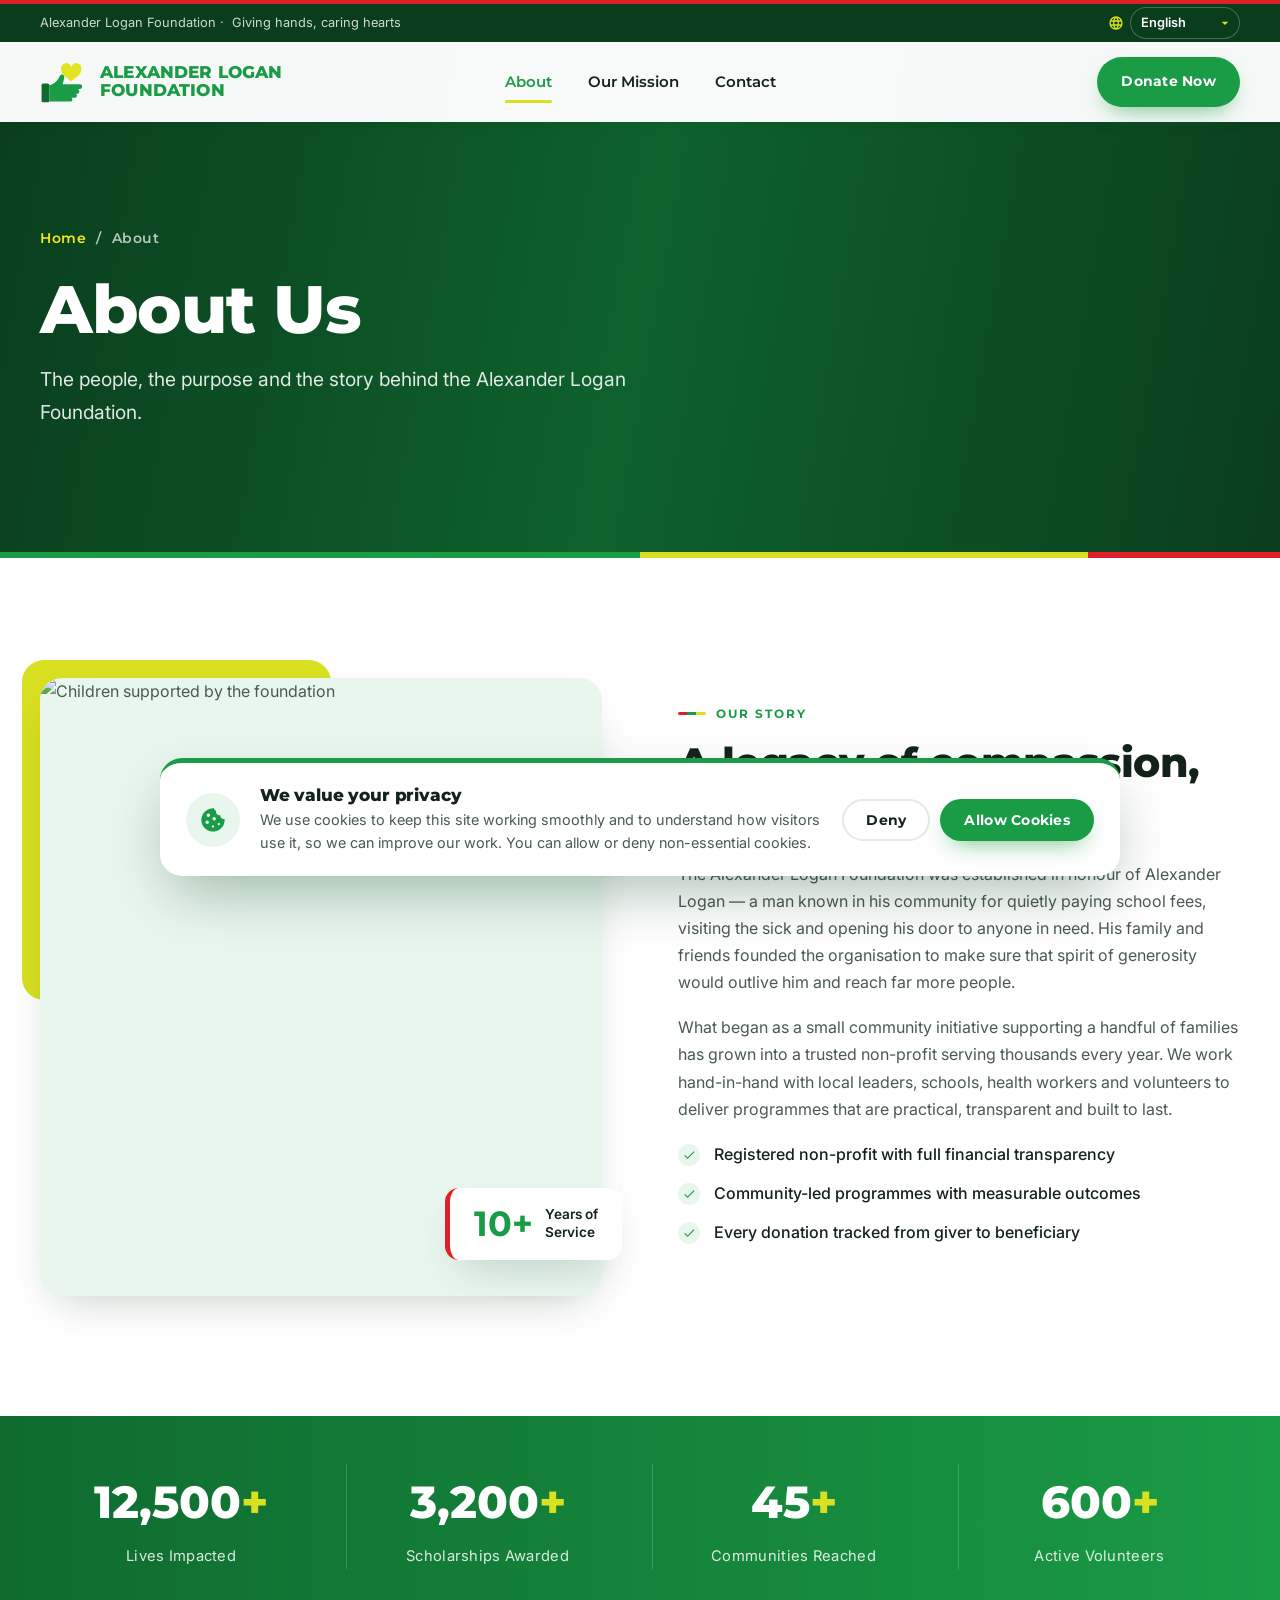
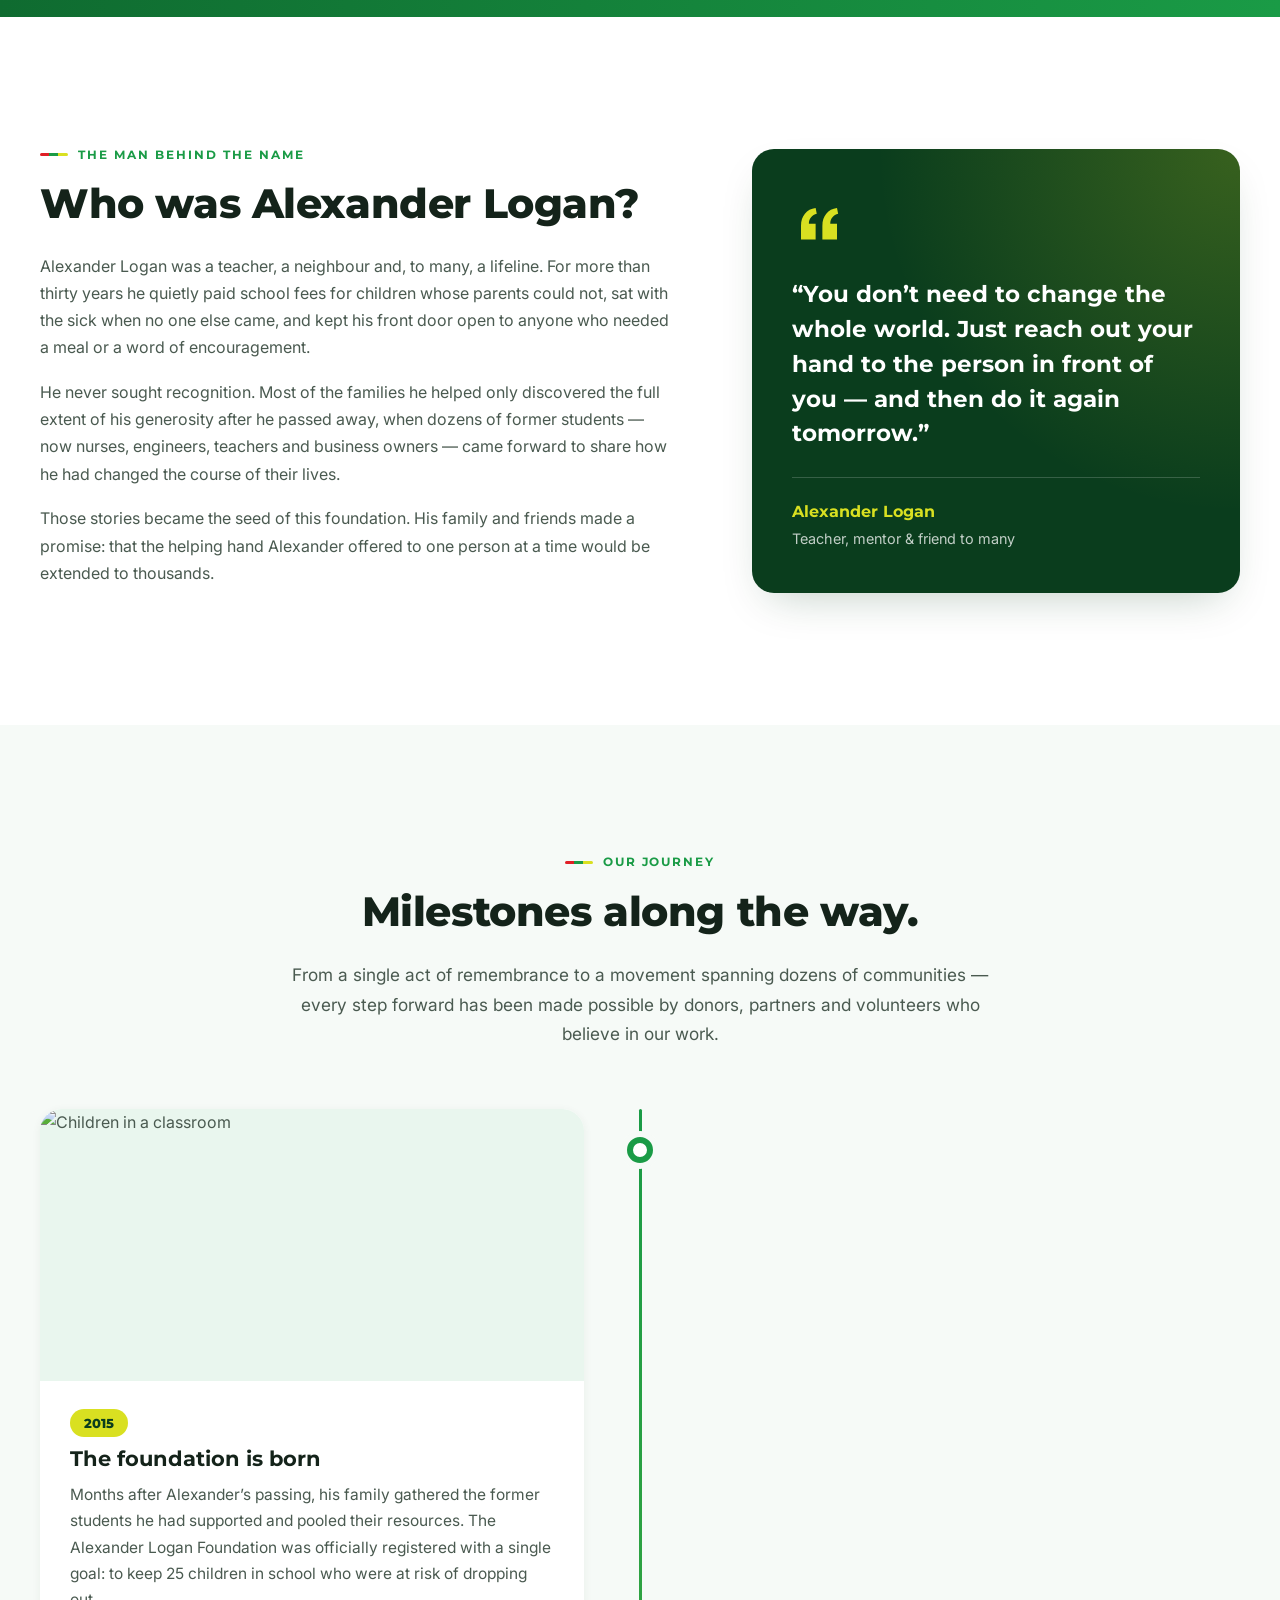
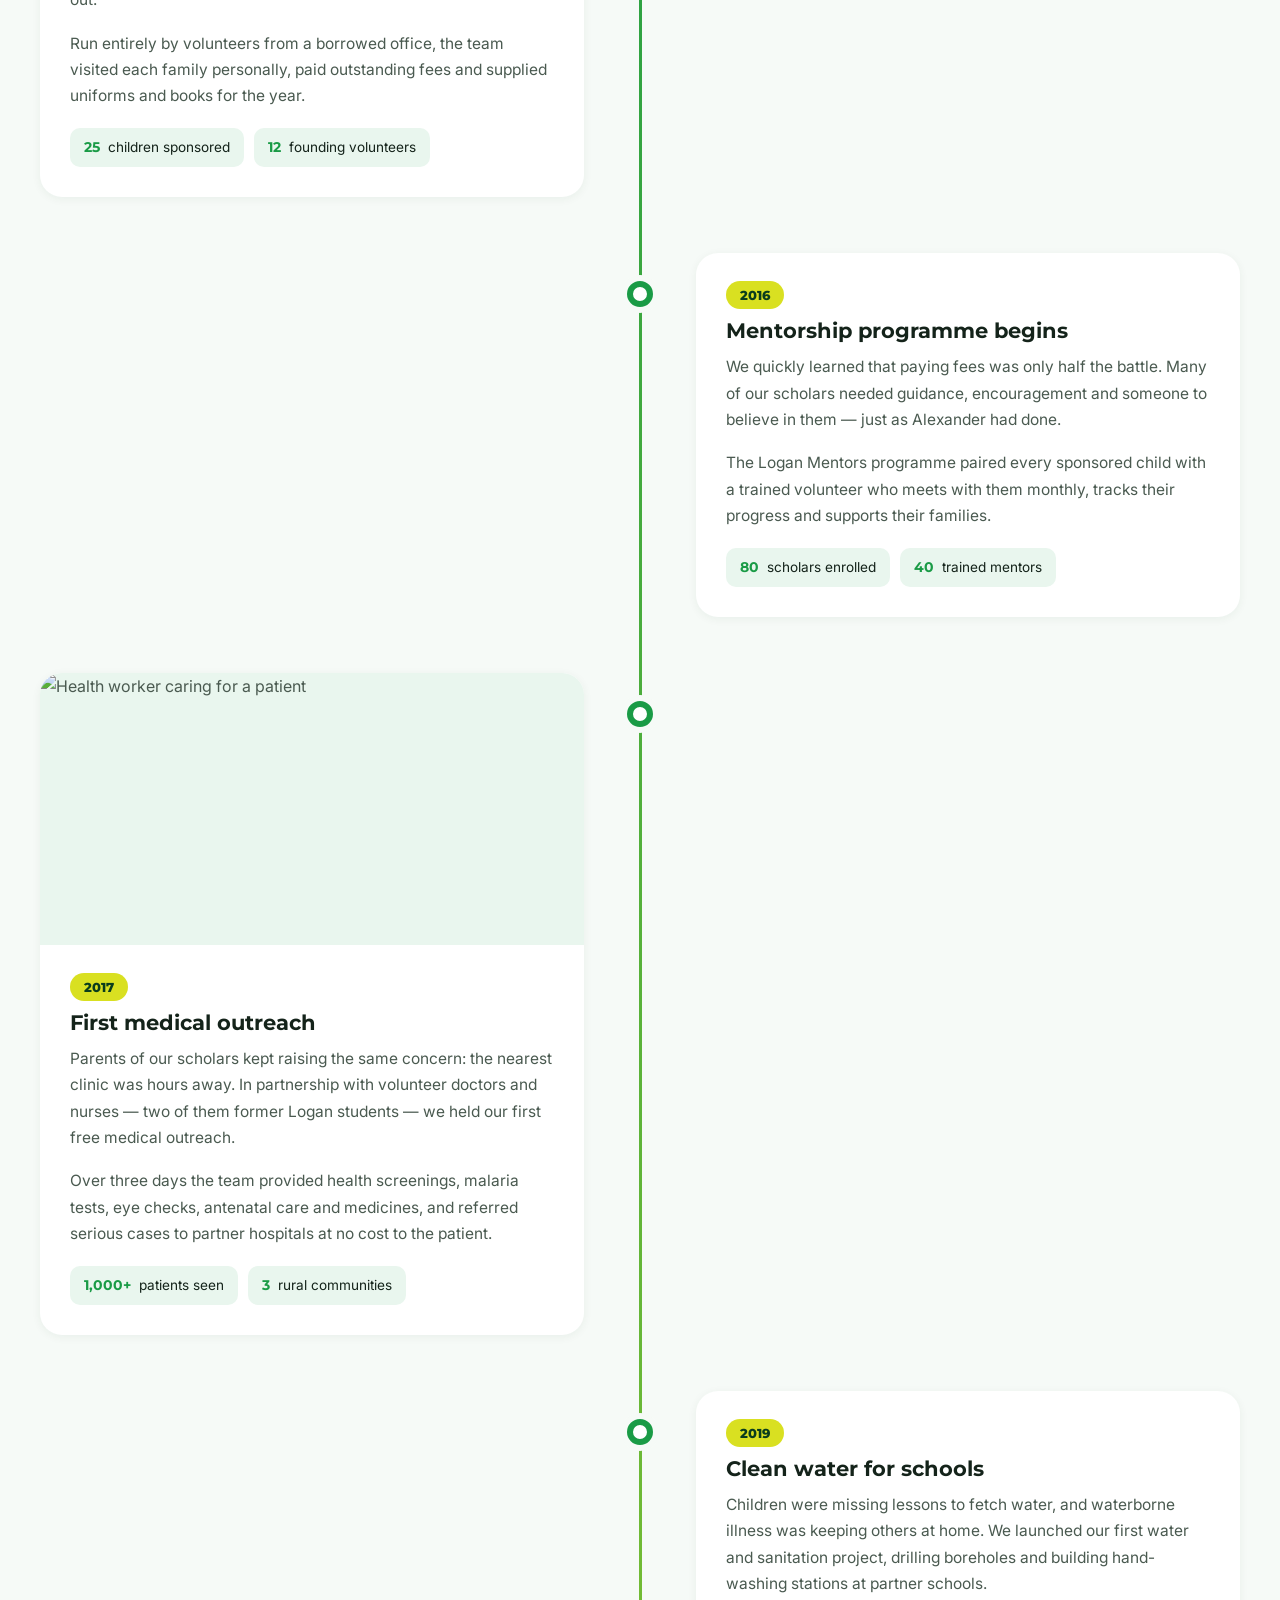
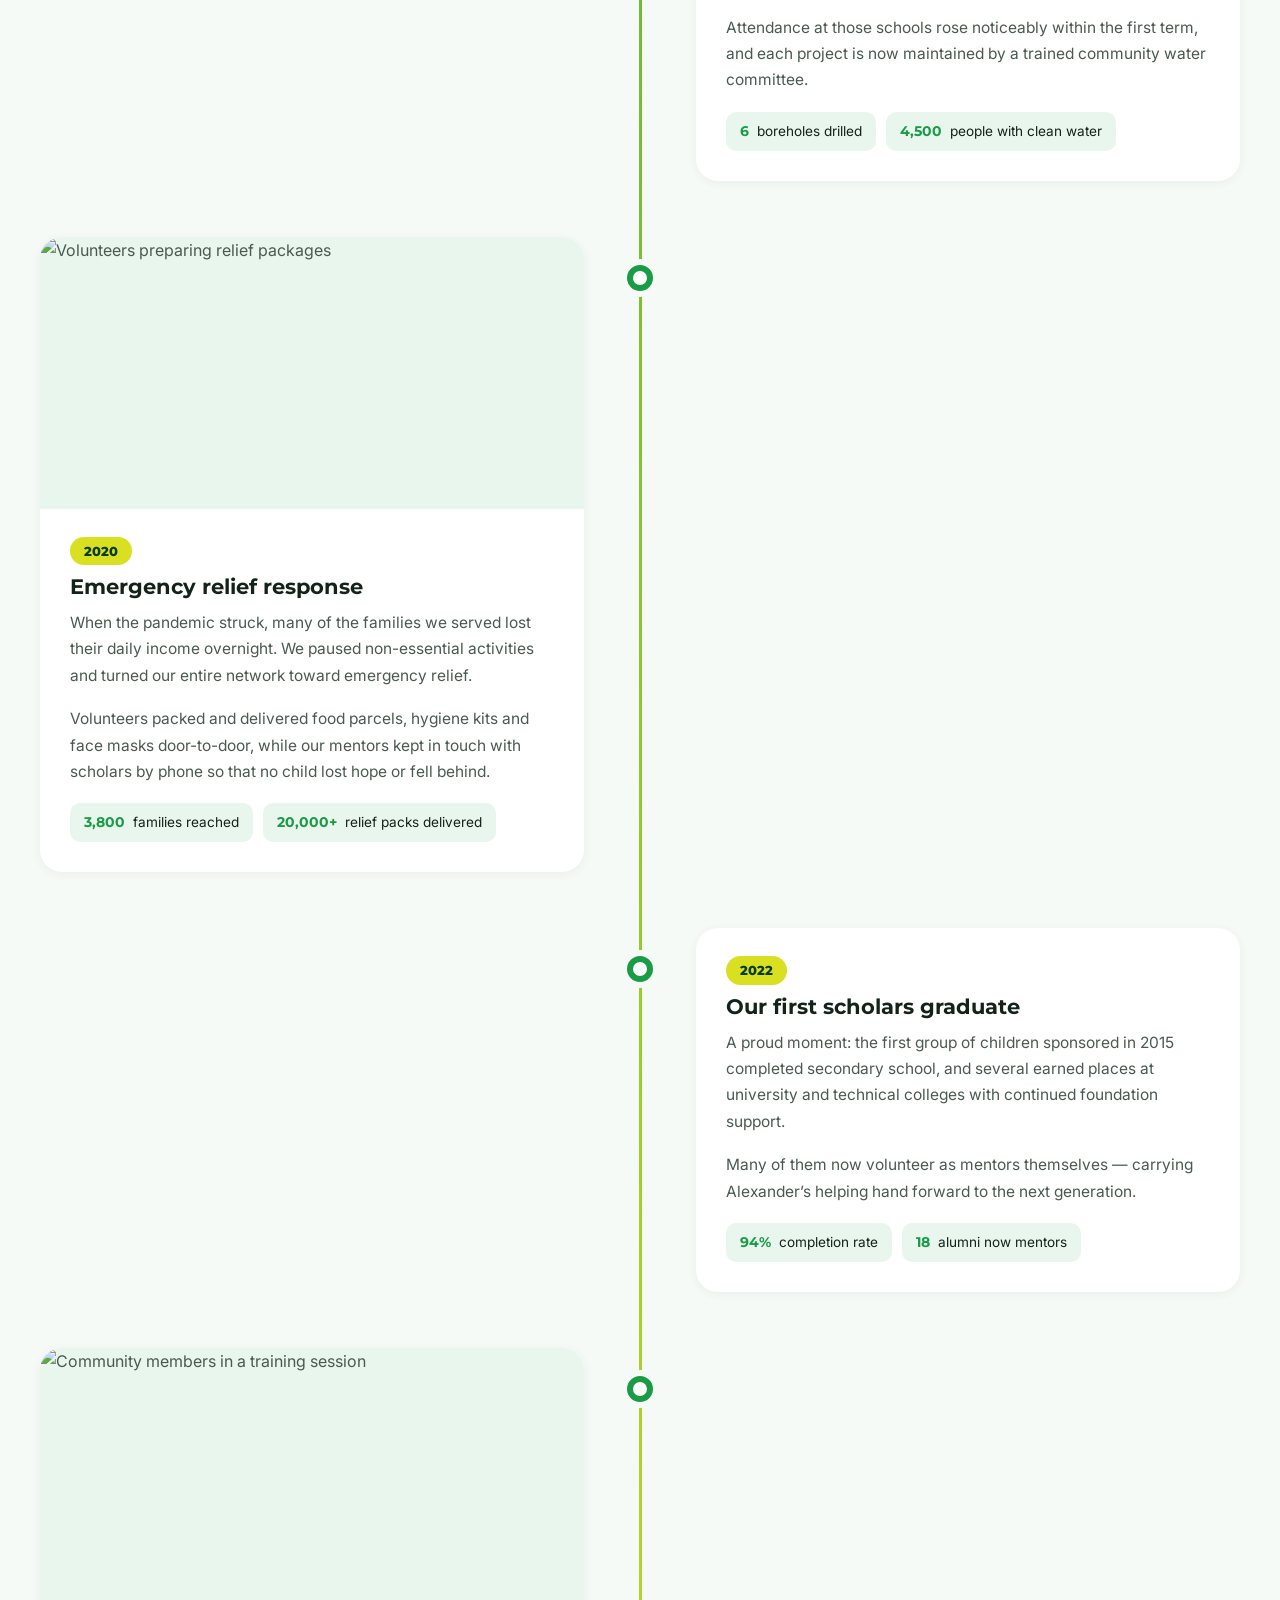
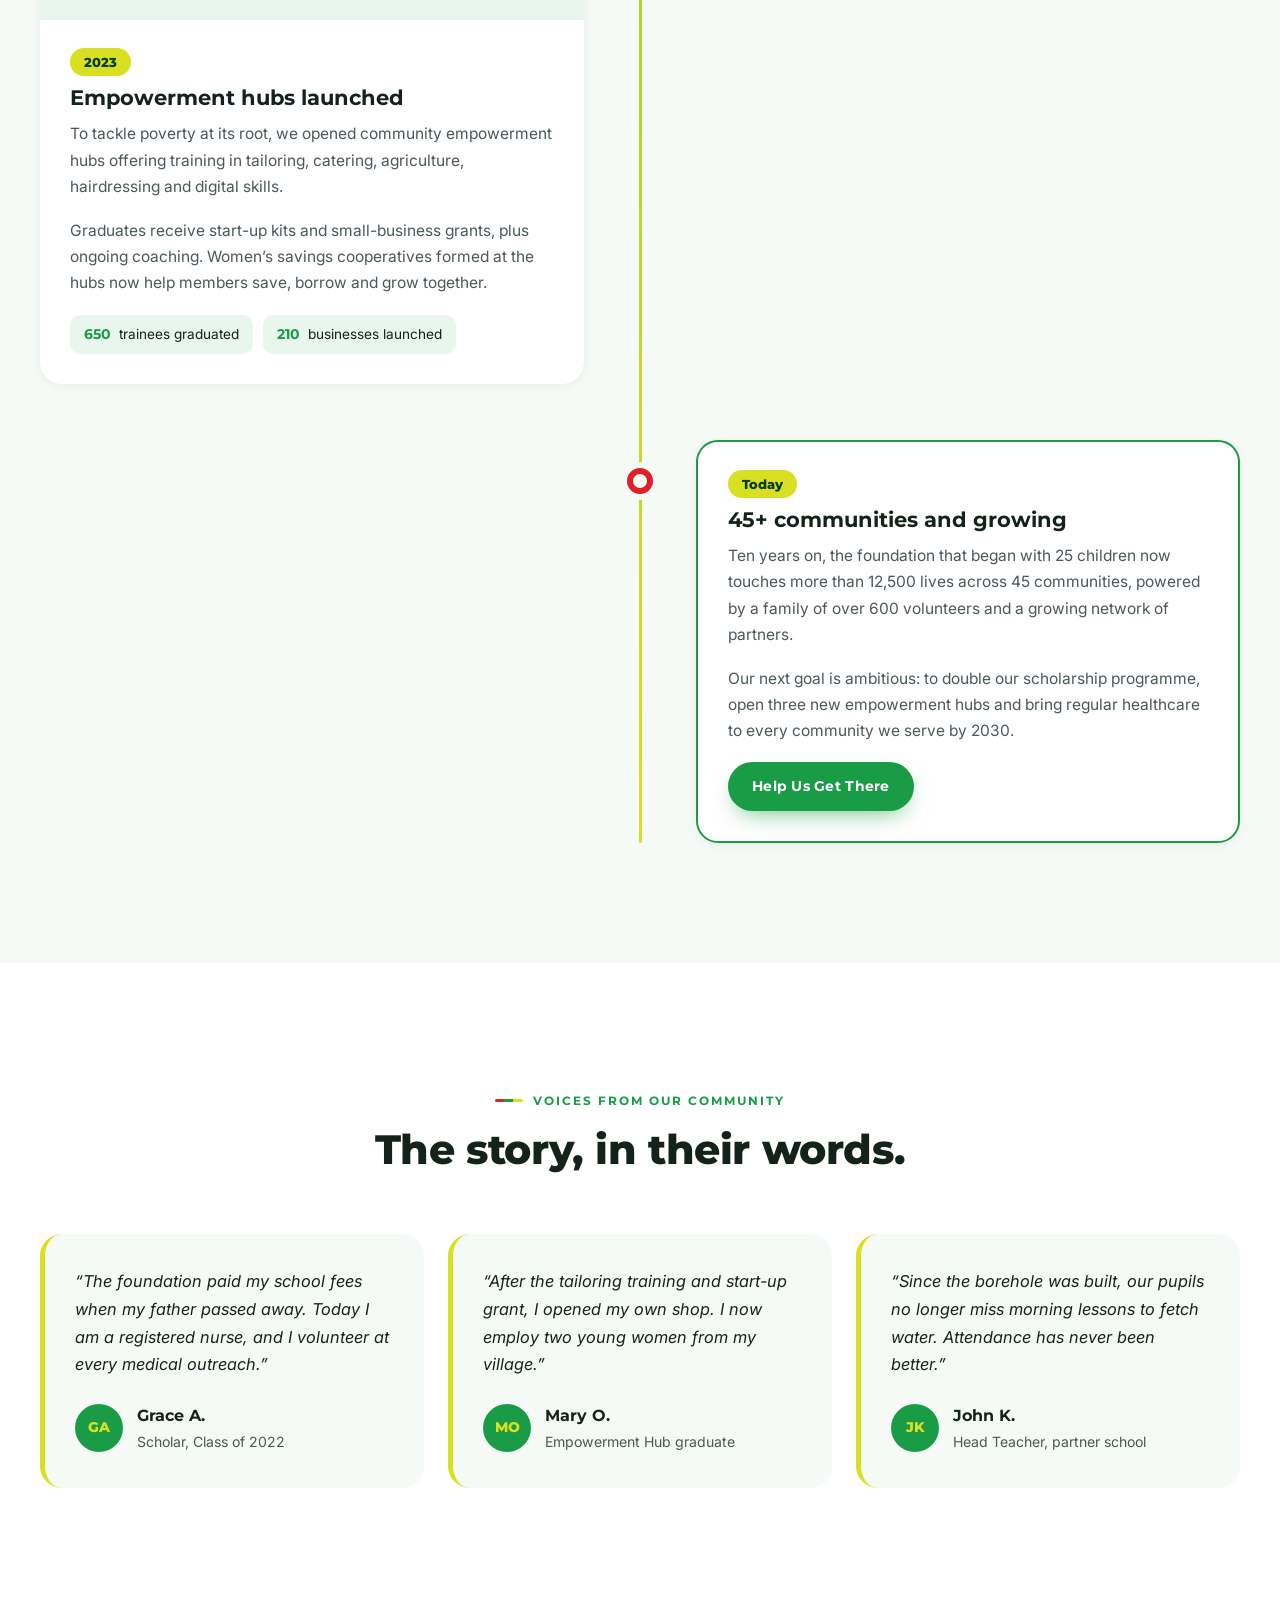
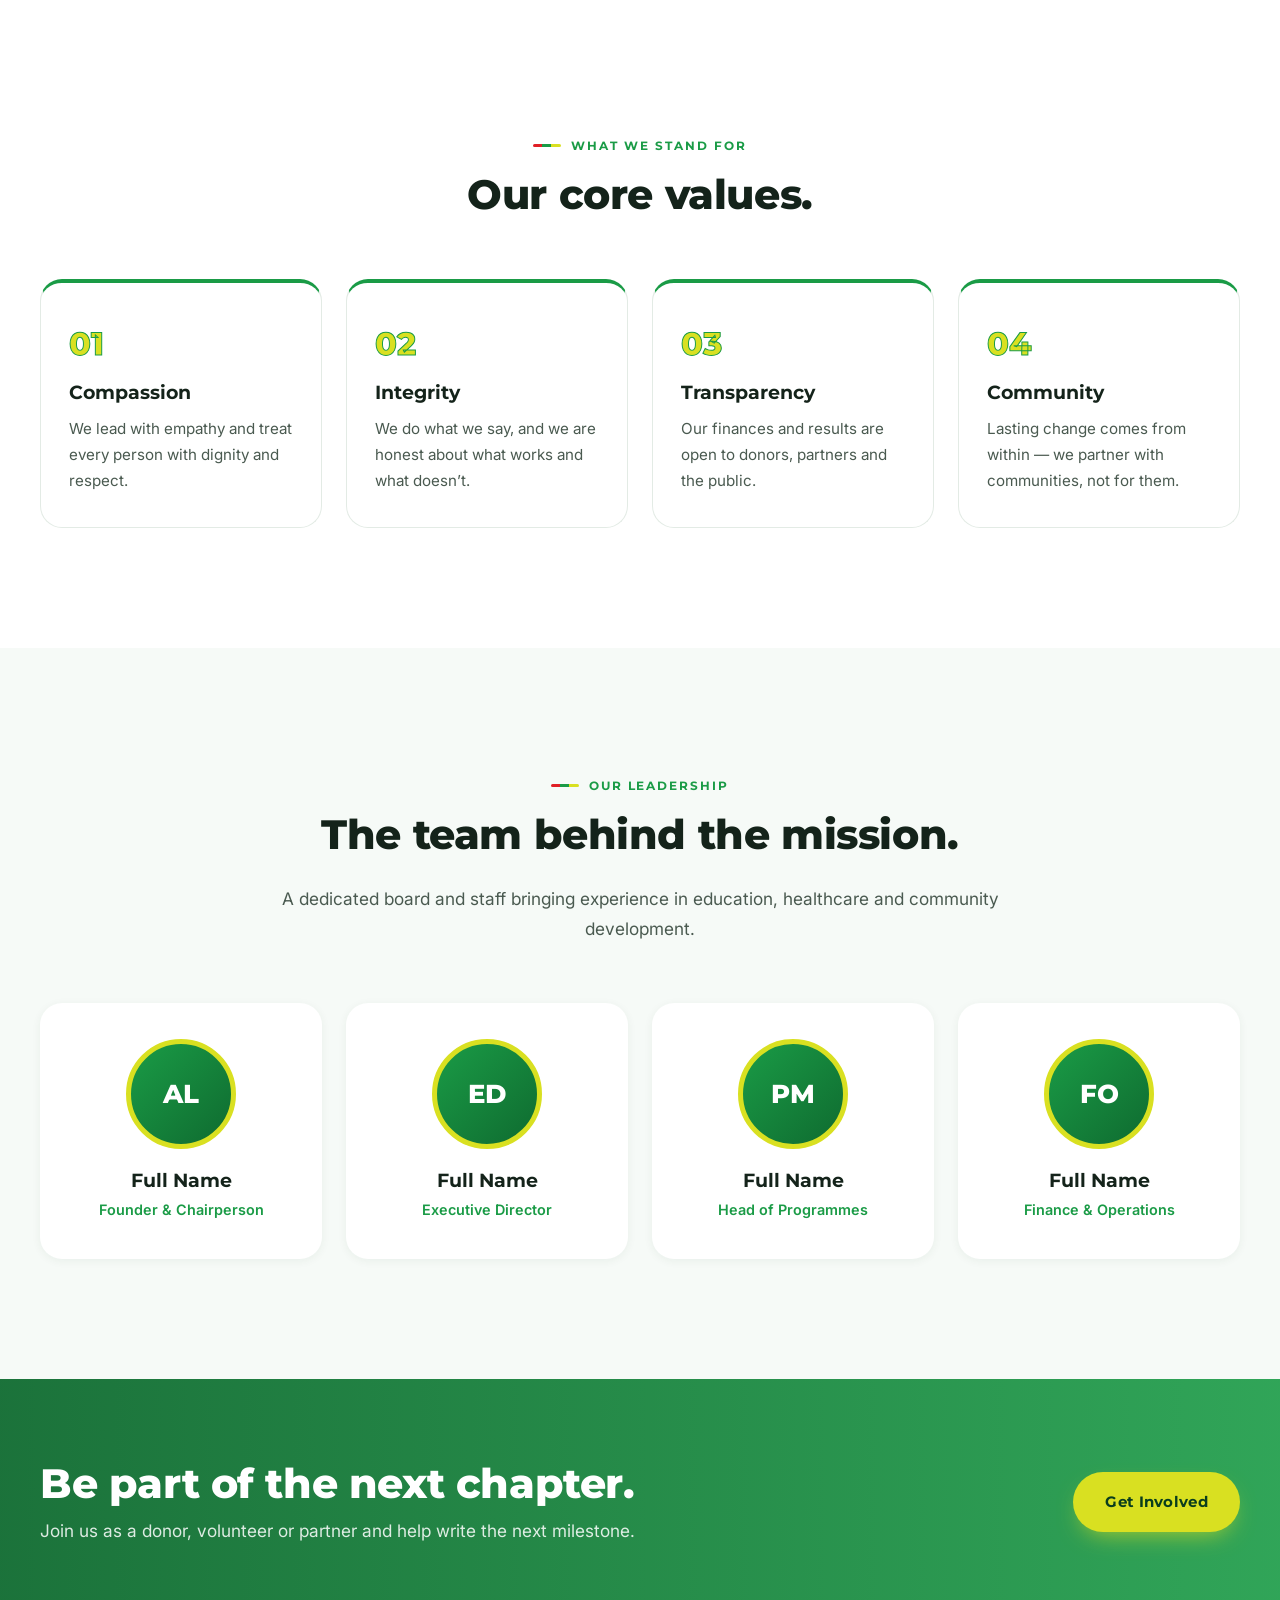
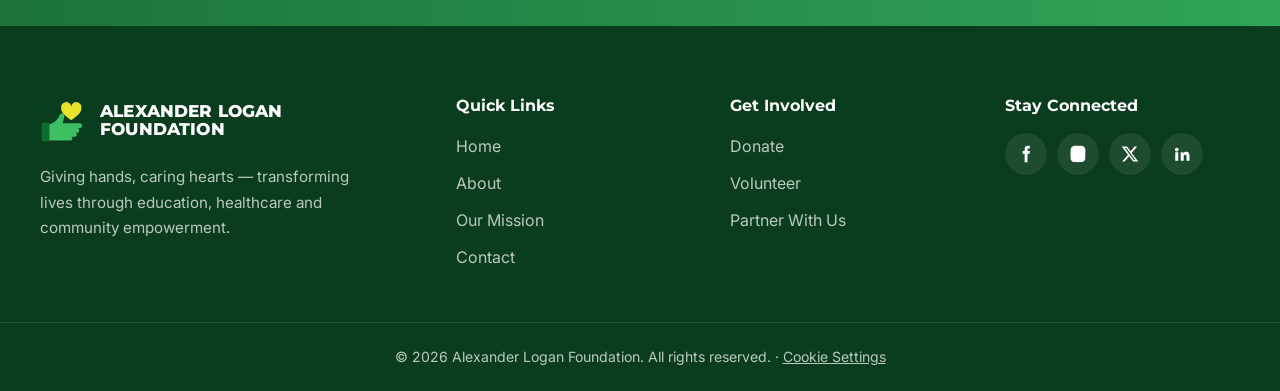
==== commit 75012054: "Add auto translator and real crypto wallet addresses - Language bar above the navbar with Google Tra" ====
--- a/about.html
+++ b/about.html
@@ -16,6 +16,17 @@
 
   <!-- ============ NAVBAR ============ -->
   <header class="navbar" id="navbar">
+    <div class="topbar">
+      <div class="container topbar-inner">
+        <p class="topbar-note"><span class="notranslate">Alexander Logan Foundation &middot;</span> Giving hands, caring hearts</p>
+        <div class="lang-switch">
+          <svg class="lang-globe" viewBox="0 0 24 24" aria-hidden="true"><path d="M12 2a10 10 0 1 0 0 20 10 10 0 0 0 0-20zm6.9 6h-2.9a15.6 15.6 0 0 0-1.4-3.6A8 8 0 0 1 18.9 8zM12 4c.8 1.2 1.5 2.5 1.9 4h-3.8c.4-1.5 1.1-2.8 1.9-4zM4.3 14a8.2 8.2 0 0 1 0-4h3.4a16.5 16.5 0 0 0 0 4H4.3zm.8 2h2.9c.3 1.3.8 2.5 1.4 3.6A8 8 0 0 1 5.1 16zM8 8H5.1a8 8 0 0 1 4.3-3.6C8.8 5.5 8.3 6.7 8 8zm4 12c-.8-1.2-1.5-2.5-1.9-4h3.8c-.4 1.5-1.1 2.8-1.9 4zm2.3-6H9.7a14.7 14.7 0 0 1 0-4h4.6a14.7 14.7 0 0 1 0 4zm.3 5.6c.6-1.1 1.1-2.3 1.4-3.6h2.9a8 8 0 0 1-4.3 3.6zm1.7-5.6a16.5 16.5 0 0 0 0-4h3.4a8.2 8.2 0 0 1 0 4h-3.4z"/></svg>
+          <label for="langSelect" class="sr-only">Choose language</label>
+          <select id="langSelect" class="lang-select notranslate" translate="no"></select>
+        </div>
+      </div>
+      <div id="google_translate_element" hidden></div>
+    </div>
     <div class="container nav-inner">
       <a href="index.html" class="brand" aria-label="Alexander Logan Foundation home">
         <svg class="brand-mark" viewBox="0 0 64 64" aria-hidden="true">
--- a/css/style.css
+++ b/css/style.css
@@ -26,13 +26,14 @@
   --font-head: "Montserrat", system-ui, sans-serif;
   --font-body: "Inter", system-ui, sans-serif;
   --nav-h: 80px;
+  --topbar-h: 38px;
 }
 
 *,
 *::before,
 *::after { box-sizing: border-box; }
 
-html { scroll-behavior: smooth; scroll-padding-top: var(--nav-h); }
+html { scroll-behavior: smooth; scroll-padding-top: calc(var(--nav-h) + var(--topbar-h)); }
 
 body {
   margin: 0;
@@ -113,7 +114,6 @@
   position: fixed;
   inset: 0 0 auto 0;
   z-index: 100;
-  height: var(--nav-h);
   background: rgba(255,255,255,.97);
   border-top: 4px solid var(--red);
   box-shadow: var(--shadow-sm);
@@ -121,7 +121,8 @@
 }
 .navbar.scrolled { --nav-h: 70px; box-shadow: 0 6px 24px rgba(10,61,29,.1); }
 .nav-inner {
-  height: 100%;
+  height: var(--nav-h);
+  transition: height .3s ease;
   display: grid;
   grid-template-columns: 1fr auto 1fr;
   align-items: center;
@@ -192,6 +193,45 @@
 .nav-toggle.open span:nth-child(2) { opacity: 0; }
 .nav-toggle.open span:nth-child(3) { transform: translateY(-8.5px) rotate(-45deg); }
 
+/* ---------- Top bar & translator ---------- */
+.topbar {
+  height: var(--topbar-h);
+  background: var(--green-deep);
+  color: rgba(255,255,255,.8);
+  font-size: .8rem;
+}
+.topbar-inner { height: 100%; display: flex; align-items: center; justify-content: space-between; gap: 16px; }
+.topbar-note { margin: 0; white-space: nowrap; overflow: hidden; text-overflow: ellipsis; }
+.topbar-note .notranslate { margin-right: .35em; }
+.lang-switch { display: flex; align-items: center; gap: 6px; margin-left: auto; }
+.lang-globe { width: 16px; height: 16px; fill: var(--lime); flex-shrink: 0; }
+.lang-select {
+  appearance: none;
+  -webkit-appearance: none;
+  padding: 4px 26px 4px 10px;
+  border: 1px solid rgba(255,255,255,.25);
+  border-radius: 50px;
+  background: transparent url("data:image/svg+xml,%3Csvg xmlns='http://www.w3.org/2000/svg' viewBox='0 0 24 24'%3E%3Cpath fill='%23d9e021' d='M7 10l5 5 5-5z'/%3E%3C/svg%3E") right 6px center / 16px no-repeat;
+  color: #fff;
+  font: inherit;
+  font-weight: 600;
+  cursor: pointer;
+}
+.lang-select:hover, .lang-select:focus { border-color: var(--lime); outline: none; }
+.lang-select option { color: var(--ink); background: #fff; }
+.sr-only { position: absolute; width: 1px; height: 1px; overflow: hidden; clip: rect(0 0 0 0); white-space: nowrap; }
+
+/* Hide Google Translate's own banner, tooltip and highlight */
+#google_translate_element,
+.skiptranslate iframe,
+iframe.skiptranslate,
+.goog-te-banner-frame,
+#goog-gt-tt,
+.goog-te-balloon-frame { display: none !important; }
+body { top: 0 !important; }
+.goog-text-highlight { background: none !important; box-shadow: none !important; }
+font { background: transparent !important; box-shadow: none !important; }
+
 /* ---------- Hero (full width) ---------- */
 .hero {
   position: relative;
@@ -200,7 +240,7 @@
   min-height: 100svh;
   display: flex;
   align-items: center;
-  padding: calc(var(--nav-h) + 40px) 0 100px;
+  padding: calc(var(--nav-h) + var(--topbar-h) + 40px) 0 100px;
   overflow: hidden;
   color: #fff;
   background: var(--green-deep);
@@ -520,7 +560,7 @@
   min-height: 62vh;
   display: flex;
   align-items: center;
-  padding: calc(var(--nav-h) + 60px) 0 80px;
+  padding: calc(var(--nav-h) + var(--topbar-h) + 60px) 0 80px;
   color: #fff;
   background:
     linear-gradient(100deg, rgba(10,61,29,.93) 0%, rgba(15,107,48,.8) 50%, rgba(10,61,29,.45) 100%),
@@ -1354,7 +1394,7 @@
   .nav-toggle { display: flex; }
   .nav-links {
     position: fixed;
-    top: var(--nav-h);
+    top: calc(var(--nav-h) + var(--topbar-h));
     left: 0; right: 0;
     flex-direction: column;
     align-items: stretch;
@@ -1398,6 +1438,7 @@
 }
 
 @media (max-width: 560px) {
+  .topbar-note { display: none; }
   .container { width: calc(100% - 32px); }
   .brand-mark { width: 42px; height: 42px; }
   .brand-line1, .brand-line2 { font-size: .9rem; }
